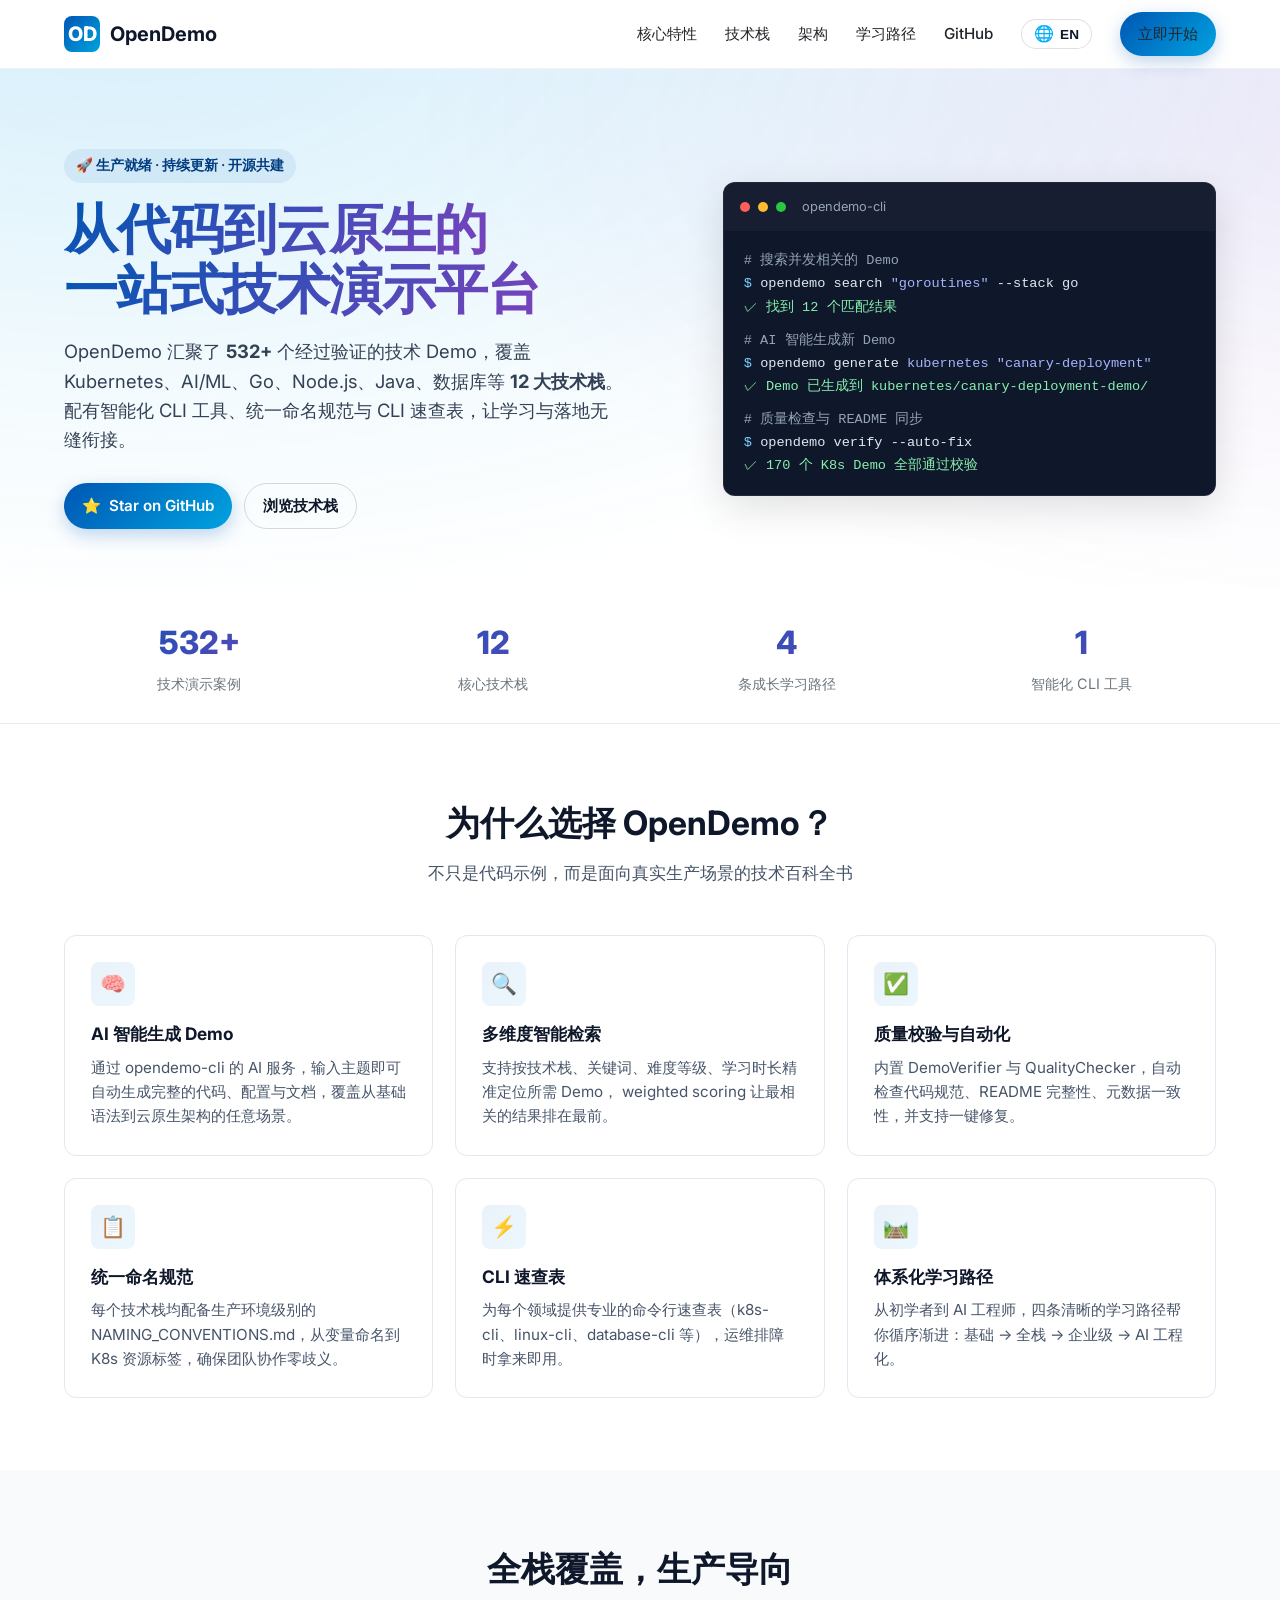
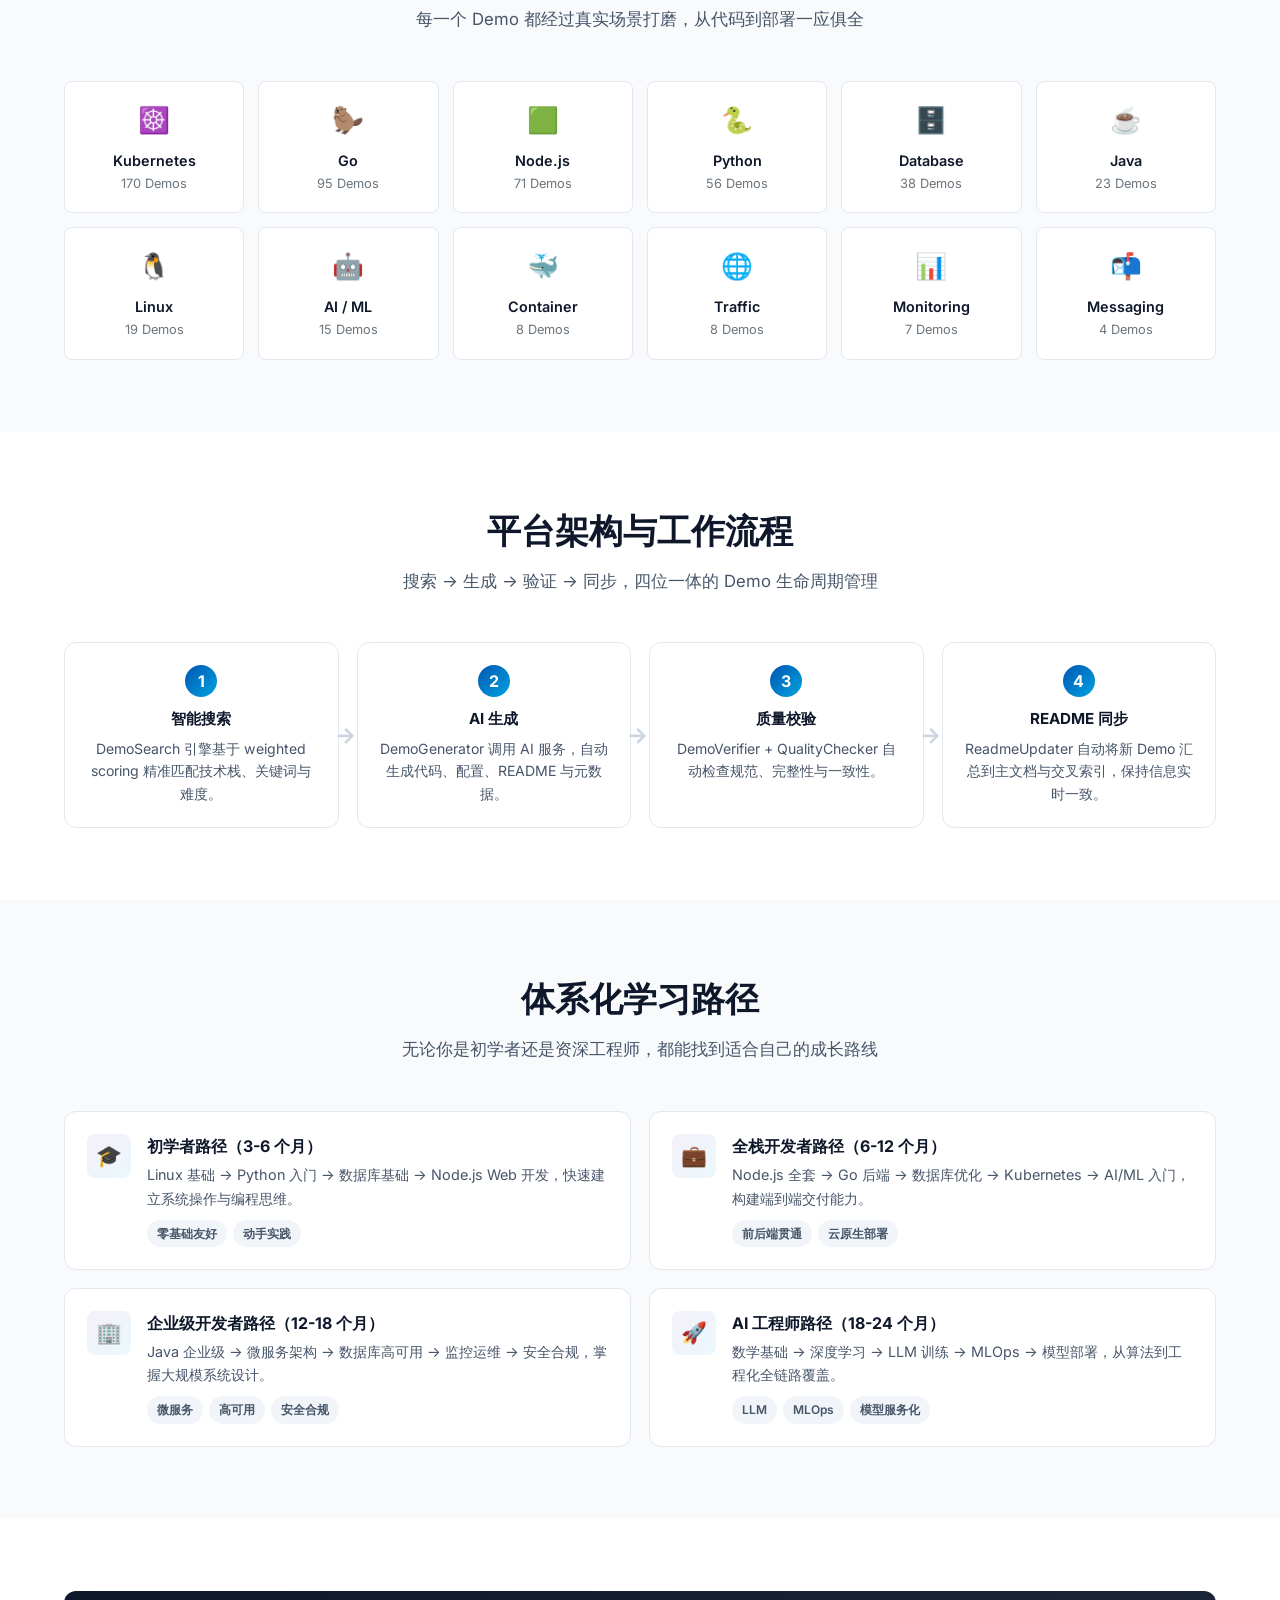
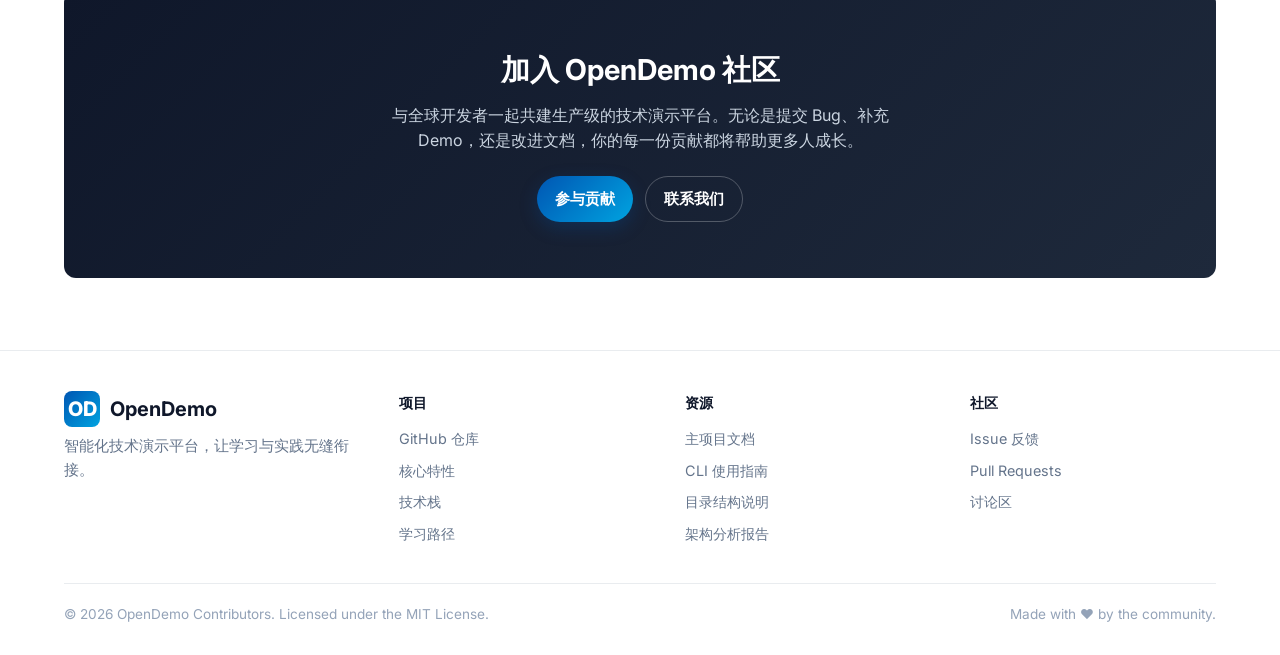
==== index.html @ 81084463 "update web page" ====
<!DOCTYPE html>
<html lang="zh-CN">
<head>
  <meta charset="UTF-8">
  <meta name="viewport" content="width=device-width, initial-scale=1.0">
  <meta name="description" content="OpenDemo - 智能化技术演示平台，覆盖 Kubernetes、AI/ML、云原生、Go、Node.js、Java、Python 等 12 大技术栈，532+ 生产级 Demo 与最佳实践。">
  <title>OpenDemo · 智能化技术演示平台</title>
  <link rel="preconnect" href="https://fonts.googleapis.com">
  <link rel="preconnect" href="https://fonts.gstatic.com" crossorigin>
  <link href="https://fonts.googleapis.com/css2?family=Inter:wght@400;500;600;700;800&display=swap" rel="stylesheet">
  <link rel="stylesheet" href="assets/style.css">
  <link rel="icon" type="image/svg+xml" href="favicon.svg">
</head>
<body>
  <!-- Navbar -->
  <nav class="navbar">
    <div class="container">
      <a class="brand" href="#">
        <div class="brand-icon">OD</div>
        <span data-i18n="brand">OpenDemo</span>
      </a>
      <ul class="nav-links">
        <li><a href="#features" data-i18n="nav_features">核心特性</a></li>
        <li><a href="#stacks" data-i18n="nav_stacks">技术栈</a></li>
        <li><a href="#architecture" data-i18n="nav_architecture">架构</a></li>
        <li><a href="#paths" data-i18n="nav_paths">学习路径</a></li>
        <li><a href="https://github.com/opendemo/opendemo" target="_blank">GitHub</a></li>
        <li>
          <button id="lang-toggle" class="lang-toggle" aria-label="Toggle language">
            <span class="lang-flag">🌐</span>
            <span class="lang-text">EN</span>
          </button>
        </li>
        <li><a class="btn btn-primary" href="https://github.com/opendemo/opendemo" target="_blank" data-i18n="nav_start">立即开始</a></li>
      </ul>
    </div>
  </nav>

  <!-- Hero -->
  <header class="hero">
    <div class="container">
      <div class="hero-grid">
        <div class="hero-content">
          <div class="hero-badge">
            <span data-i18n="hero_badge">🚀 生产就绪 · 持续更新 · 开源共建</span>
          </div>
          <h1>
            <span data-i18n="hero_title_line1">从代码到云原生的</span><br>
            <span data-i18n="hero_title_line2">一站式技术演示平台</span>
          </h1>
          <p class="lead" data-i18n="hero_lead">
            OpenDemo 汇聚了 <strong>532+</strong> 个经过验证的技术 Demo，覆盖 Kubernetes、AI/ML、Go、Node.js、Java、数据库等 <strong>12 大技术栈</strong>。
            配有智能化 CLI 工具、统一命名规范与 CLI 速查表，让学习与落地无缝衔接。
          </p>
          <div class="hero-actions">
            <a class="btn btn-primary" href="https://github.com/opendemo/opendemo" target="_blank">⭐ <span data-i18n="btn_star">Star on GitHub</span></a>
            <a class="btn btn-outline" href="#stacks" data-i18n="btn_browse">浏览技术栈</a>
          </div>
        </div>
        <div class="hero-visual">
          <div class="code-window">
            <div class="code-header">
              <span class="dot r"></span><span class="dot y"></span><span class="dot g"></span>
              <span style="margin-left:8px;color:#94a3b8;font-size:0.8rem;">opendemo-cli</span>
            </div>
            <div class="code-body">
              <div><span class="comment" data-i18n="code_comment_1"># 搜索并发相关的 Demo</span></div>
              <div><span class="cmd">$</span> opendemo search <span class="arg">"goroutines"</span> --stack go</div>
              <div class="out" data-i18n="code_out_1">✓ 找到 12 个匹配结果</div>
              <div style="margin-top:10px;"><span class="comment" data-i18n="code_comment_2"># AI 智能生成新 Demo</span></div>
              <div><span class="cmd">$</span> opendemo generate <span class="arg">kubernetes</span> <span class="arg">"canary-deployment"</span></div>
              <div class="out" data-i18n="code_out_2">✓ Demo 已生成到 kubernetes/canary-deployment-demo/</div>
              <div style="margin-top:10px;"><span class="comment" data-i18n="code_comment_3"># 质量检查与 README 同步</span></div>
              <div><span class="cmd">$</span> opendemo verify --auto-fix</div>
              <div class="out" data-i18n="code_out_3">✓ 170 个 K8s Demo 全部通过校验</div>
            </div>
          </div>
        </div>
      </div>
    </div>
  </header>

  <!-- Stats -->
  <section class="stats-bar">
    <div class="container">
      <div class="stats-grid">
        <div>
          <div class="stat-number">532+</div>
          <div class="stat-label" data-i18n="stat_demos">技术演示案例</div>
        </div>
        <div>
          <div class="stat-number">12</div>
          <div class="stat-label" data-i18n="stat_stacks">核心技术栈</div>
        </div>
        <div>
          <div class="stat-number">4</div>
          <div class="stat-label" data-i18n="stat_paths">条成长学习路径</div>
        </div>
        <div>
          <div class="stat-number">1</div>
          <div class="stat-label" data-i18n="stat_cli">智能化 CLI 工具</div>
        </div>
      </div>
    </div>
  </section>

  <!-- Features -->
  <section class="section" id="features">
    <div class="container">
      <div class="section-header">
        <h2 data-i18n="features_title">为什么选择 OpenDemo？</h2>
        <p data-i18n="features_subtitle">不只是代码示例，而是面向真实生产场景的技术百科全书</p>
      </div>
      <div class="features-grid">
        <div class="feature-card">
          <div class="feature-icon">🧠</div>
          <h3 data-i18n="feat_1_title">AI 智能生成 Demo</h3>
          <p data-i18n="feat_1_desc">通过 opendemo-cli 的 AI 服务，输入主题即可自动生成完整的代码、配置与文档，覆盖从基础语法到云原生架构的任意场景。</p>
        </div>
        <div class="feature-card">
          <div class="feature-icon">🔍</div>
          <h3 data-i18n="feat_2_title">多维度智能检索</h3>
          <p data-i18n="feat_2_desc">支持按技术栈、关键词、难度等级、学习时长精准定位所需 Demo， weighted scoring 让最相关的结果排在最前。</p>
        </div>
        <div class="feature-card">
          <div class="feature-icon">✅</div>
          <h3 data-i18n="feat_3_title">质量校验与自动化</h3>
          <p data-i18n="feat_3_desc">内置 DemoVerifier 与 QualityChecker，自动检查代码规范、README 完整性、元数据一致性，并支持一键修复。</p>
        </div>
        <div class="feature-card">
          <div class="feature-icon">📋</div>
          <h3 data-i18n="feat_4_title">统一命名规范</h3>
          <p data-i18n="feat_4_desc">每个技术栈均配备生产环境级别的 NAMING_CONVENTIONS.md，从变量命名到 K8s 资源标签，确保团队协作零歧义。</p>
        </div>
        <div class="feature-card">
          <div class="feature-icon">⚡</div>
          <h3 data-i18n="feat_5_title">CLI 速查表</h3>
          <p data-i18n="feat_5_desc">为每个领域提供专业的命令行速查表（k8s-cli、linux-cli、database-cli 等），运维排障时拿来即用。</p>
        </div>
        <div class="feature-card">
          <div class="feature-icon">🛤️</div>
          <h3 data-i18n="feat_6_title">体系化学习路径</h3>
          <p data-i18n="feat_6_desc">从初学者到 AI 工程师，四条清晰的学习路径帮你循序渐进：基础 → 全栈 → 企业级 → AI 工程化。</p>
        </div>
      </div>
    </div>
  </section>

  <!-- Tech Stacks -->
  <section class="section alt" id="stacks">
    <div class="container">
      <div class="section-header">
        <h2 data-i18n="stacks_title">全栈覆盖，生产导向</h2>
        <p data-i18n="stacks_subtitle">每一个 Demo 都经过真实场景打磨，从代码到部署一应俱全</p>
      </div>
      <div class="stack-grid">
        <div class="stack-item">
          <div class="stack-icon">☸️</div>
          <div class="stack-name" data-i18n="stack_k8s">Kubernetes</div>
          <div class="stack-count"><span>170</span> <span data-i18n="suffix_demos">Demos</span></div>
        </div>
        <div class="stack-item">
          <div class="stack-icon">🦫</div>
          <div class="stack-name">Go</div>
          <div class="stack-count"><span>95</span> <span data-i18n="suffix_demos">Demos</span></div>
        </div>
        <div class="stack-item">
          <div class="stack-icon">🟩</div>
          <div class="stack-name">Node.js</div>
          <div class="stack-count"><span>71</span> <span data-i18n="suffix_demos">Demos</span></div>
        </div>
        <div class="stack-item">
          <div class="stack-icon">🐍</div>
          <div class="stack-name">Python</div>
          <div class="stack-count"><span>56</span> <span data-i18n="suffix_demos">Demos</span></div>
        </div>
        <div class="stack-item">
          <div class="stack-icon">🗄️</div>
          <div class="stack-name" data-i18n="stack_db">Database</div>
          <div class="stack-count"><span>38</span> <span data-i18n="suffix_demos">Demos</span></div>
        </div>
        <div class="stack-item">
          <div class="stack-icon">☕</div>
          <div class="stack-name">Java</div>
          <div class="stack-count"><span>23</span> <span data-i18n="suffix_demos">Demos</span></div>
        </div>
        <div class="stack-item">
          <div class="stack-icon">🐧</div>
          <div class="stack-name">Linux</div>
          <div class="stack-count"><span>19</span> <span data-i18n="suffix_demos">Demos</span></div>
        </div>
        <div class="stack-item">
          <div class="stack-icon">🤖</div>
          <div class="stack-name" data-i18n="stack_ai">AI / ML</div>
          <div class="stack-count"><span>15</span> <span data-i18n="suffix_demos">Demos</span></div>
        </div>
        <div class="stack-item">
          <div class="stack-icon">🐳</div>
          <div class="stack-name" data-i18n="stack_container">Container</div>
          <div class="stack-count"><span>8</span> <span data-i18n="suffix_demos">Demos</span></div>
        </div>
        <div class="stack-item">
          <div class="stack-icon">🌐</div>
          <div class="stack-name" data-i18n="stack_traffic">Traffic</div>
          <div class="stack-count"><span>8</span> <span data-i18n="suffix_demos">Demos</span></div>
        </div>
        <div class="stack-item">
          <div class="stack-icon">📊</div>
          <div class="stack-name" data-i18n="stack_monitoring">Monitoring</div>
          <div class="stack-count"><span>7</span> <span data-i18n="suffix_demos">Demos</span></div>
        </div>
        <div class="stack-item">
          <div class="stack-icon">📬</div>
          <div class="stack-name" data-i18n="stack_messaging">Messaging</div>
          <div class="stack-count"><span>4</span> <span data-i18n="suffix_demos">Demos</span></div>
        </div>
      </div>
    </div>
  </section>


  <!-- Architecture -->
  <section class="section" id="architecture">
    <div class="container">
      <div class="section-header">
        <h2 data-i18n="arch_title">平台架构与工作流程</h2>
        <p data-i18n="arch_subtitle">搜索 → 生成 → 验证 → 同步，四位一体的 Demo 生命周期管理</p>
      </div>
      <div class="arch-steps">
        <div class="arch-step">
          <div class="step-num">1</div>
          <h4 data-i18n="arch_step_1_title">智能搜索</h4>
          <p data-i18n="arch_step_1_desc">DemoSearch 引擎基于 weighted scoring 精准匹配技术栈、关键词与难度。</p>
        </div>
        <div class="arch-step">
          <div class="step-num">2</div>
          <h4 data-i18n="arch_step_2_title">AI 生成</h4>
          <p data-i18n="arch_step_2_desc">DemoGenerator 调用 AI 服务，自动生成代码、配置、README 与元数据。</p>
        </div>
        <div class="arch-step">
          <div class="step-num">3</div>
          <h4 data-i18n="arch_step_3_title">质量校验</h4>
          <p data-i18n="arch_step_3_desc">DemoVerifier + QualityChecker 自动检查规范、完整性与一致性。</p>
        </div>
        <div class="arch-step">
          <div class="step-num">4</div>
          <h4 data-i18n="arch_step_4_title">README 同步</h4>
          <p data-i18n="arch_step_4_desc">ReadmeUpdater 自动将新 Demo 汇总到主文档与交叉索引，保持信息实时一致。</p>
        </div>
      </div>
    </div>
  </section>

  <!-- Learning Paths -->
  <section class="section alt" id="paths">
    <div class="container">
      <div class="section-header">
        <h2 data-i18n="paths_title">体系化学习路径</h2>
        <p data-i18n="paths_subtitle">无论你是初学者还是资深工程师，都能找到适合自己的成长路线</p>
      </div>
      <div class="paths-grid">
        <div class="path-card">
          <div class="path-badge">🎓</div>
          <div>
            <h4 data-i18n="path_1_title">初学者路径（3-6 个月）</h4>
            <p data-i18n="path_1_desc">Linux 基础 → Python 入门 → 数据库基础 → Node.js Web 开发，快速建立系统操作与编程思维。</p>
            <div class="path-tags">
              <span class="tag" data-i18n="tag_beginner">零基础友好</span>
              <span class="tag" data-i18n="tag_hands_on">动手实践</span>
            </div>
          </div>
        </div>
        <div class="path-card">
          <div class="path-badge">💼</div>
          <div>
            <h4 data-i18n="path_2_title">全栈开发者路径（6-12 个月）</h4>
            <p data-i18n="path_2_desc">Node.js 全套 → Go 后端 → 数据库优化 → Kubernetes → AI/ML 入门，构建端到端交付能力。</p>
            <div class="path-tags">
              <span class="tag" data-i18n="tag_fullstack">前后端贯通</span>
              <span class="tag" data-i18n="tag_cloudnative">云原生部署</span>
            </div>
          </div>
        </div>
        <div class="path-card">
          <div class="path-badge">🏢</div>
          <div>
            <h4 data-i18n="path_3_title">企业级开发者路径（12-18 个月）</h4>
            <p data-i18n="path_3_desc">Java 企业级 → 微服务架构 → 数据库高可用 → 监控运维 → 安全合规，掌握大规模系统设计。</p>
            <div class="path-tags">
              <span class="tag" data-i18n="tag_microservices">微服务</span>
              <span class="tag" data-i18n="tag_ha">高可用</span>
              <span class="tag" data-i18n="tag_security">安全合规</span>
            </div>
          </div>
        </div>
        <div class="path-card">
          <div class="path-badge">🚀</div>
          <div>
            <h4 data-i18n="path_4_title">AI 工程师路径（18-24 个月）</h4>
            <p data-i18n="path_4_desc">数学基础 → 深度学习 → LLM 训练 → MLOps → 模型部署，从算法到工程化全链路覆盖。</p>
            <div class="path-tags">
              <span class="tag" data-i18n="tag_llm">LLM</span>
              <span class="tag" data-i18n="tag_mlops">MLOps</span>
              <span class="tag" data-i18n="tag_serving">模型服务化</span>
            </div>
          </div>
        </div>
      </div>
    </div>
  </section>

  <!-- Community CTA -->
  <section class="section">
    <div class="container">
      <div class="cta-wrap">
        <h2 data-i18n="cta_title">加入 OpenDemo 社区</h2>
        <p data-i18n="cta_desc">与全球开发者一起共建生产级的技术演示平台。无论是提交 Bug、补充 Demo，还是改进文档，你的每一份贡献都将帮助更多人成长。</p>
        <div class="hero-actions" style="justify-content:center;">
          <a class="btn btn-primary" href="https://github.com/opendemo/opendemo" target="_blank" data-i18n="cta_btn_contribute">参与贡献</a>
          <a class="btn btn-outline" style="color:#fff;border-color:rgba(255,255,255,0.25);" href="mailto:contact@opendemo.dev" data-i18n="cta_btn_contact">联系我们</a>
        </div>
      </div>
    </div>
  </section>

  <!-- Footer -->
  <footer class="footer">
    <div class="container">
      <div class="footer-grid">
        <div class="footer-brand">
          <div class="brand" style="margin-bottom:8px;">
            <div class="brand-icon">OD</div>
            OpenDemo
          </div>
          <p data-i18n="footer_slogan">智能化技术演示平台，让学习与实践无缝衔接。</p>
        </div>
        <div>
          <h5 data-i18n="footer_col_1_title">项目</h5>
          <ul>
            <li><a href="https://github.com/opendemo/opendemo" target="_blank" data-i18n="footer_link_github">GitHub 仓库</a></li>
            <li><a href="#features" data-i18n="nav_features">核心特性</a></li>
            <li><a href="#stacks" data-i18n="nav_stacks">技术栈</a></li>
            <li><a href="#paths" data-i18n="nav_paths">学习路径</a></li>
          </ul>
        </div>
        <div>
          <h5 data-i18n="footer_col_2_title">资源</h5>
          <ul>
            <li><a href="https://github.com/opendemo/opendemo/blob/main/README.md" target="_blank" data-i18n="footer_link_docs">主项目文档</a></li>
            <li><a href="https://github.com/opendemo/opendemo/blob/main/opendemo-cli/README.md" target="_blank" data-i18n="footer_link_cli">CLI 使用指南</a></li>
            <li><a href="https://github.com/opendemo/opendemo/blob/main/DETAILED_STRUCTURE.md" target="_blank" data-i18n="footer_link_structure">目录结构说明</a></li>
            <li><a href="https://github.com/opendemo/opendemo/blob/main/PROJECT_STRUCTURE_ANALYSIS_REPORT.md" target="_blank" data-i18n="footer_link_analysis">架构分析报告</a></li>
          </ul>
        </div>
        <div>
          <h5 data-i18n="footer_col_3_title">社区</h5>
          <ul>
            <li><a href="https://github.com/opendemo/opendemo/issues" target="_blank" data-i18n="footer_link_issues">Issue 反馈</a></li>
            <li><a href="https://github.com/opendemo/opendemo/pulls" target="_blank" data-i18n="footer_link_prs">Pull Requests</a></li>
            <li><a href="https://github.com/opendemo/opendemo/discussions" target="_blank" data-i18n="footer_link_discussions">讨论区</a></li>
          </ul>
        </div>
      </div>
      <div class="footer-bottom">
        <div data-i18n="footer_copy">© 2026 OpenDemo Contributors. Licensed under the MIT License.</div>
        <div data-i18n="footer_made">Made with ❤️ by the community.</div>
      </div>
    </div>
  </footer>

  <script>
    const i18n = {
      zh: {
        brand: "OpenDemo",
        nav_features: "核心特性",
        nav_stacks: "技术栈",
        nav_architecture: "架构",
        nav_paths: "学习路径",
        nav_start: "立即开始",
        hero_badge: "🚀 生产就绪 · 持续更新 · 开源共建",
        hero_title_line1: "从代码到云原生的",
        hero_title_line2: "一站式技术演示平台",
        hero_lead: "OpenDemo 汇聚了 <strong>532+</strong> 个经过验证的技术 Demo，覆盖 Kubernetes、AI/ML、Go、Node.js、Java、数据库等 <strong>12 大技术栈</strong>。配有智能化 CLI 工具、统一命名规范与 CLI 速查表，让学习与落地无缝衔接。",
        btn_star: "Star on GitHub",
        btn_browse: "浏览技术栈",
        code_comment_1: "# 搜索并发相关的 Demo",
        code_out_1: "✓ 找到 12 个匹配结果",
        code_comment_2: "# AI 智能生成新 Demo",
        code_out_2: "✓ Demo 已生成到 kubernetes/canary-deployment-demo/",
        code_comment_3: "# 质量检查与 README 同步",
        code_out_3: "✓ 170 个 K8s Demo 全部通过校验",
        stat_demos: "技术演示案例",
        stat_stacks: "核心技术栈",
        stat_paths: "条成长学习路径",
        stat_cli: "智能化 CLI 工具",
        features_title: "为什么选择 OpenDemo？",
        features_subtitle: "不只是代码示例，而是面向真实生产场景的技术百科全书",
        feat_1_title: "AI 智能生成 Demo",
        feat_1_desc: "通过 opendemo-cli 的 AI 服务，输入主题即可自动生成完整的代码、配置与文档，覆盖从基础语法到云原生架构的任意场景。",
        feat_2_title: "多维度智能检索",
        feat_2_desc: "支持按技术栈、关键词、难度等级、学习时长精准定位所需 Demo， weighted scoring 让最相关的结果排在最前。",
        feat_3_title: "质量校验与自动化",
        feat_3_desc: "内置 DemoVerifier 与 QualityChecker，自动检查代码规范、README 完整性、元数据一致性，并支持一键修复。",
        feat_4_title: "统一命名规范",
        feat_4_desc: "每个技术栈均配备生产环境级别的 NAMING_CONVENTIONS.md，从变量命名到 K8s 资源标签，确保团队协作零歧义。",
        feat_5_title: "CLI 速查表",
        feat_5_desc: "为每个领域提供专业的命令行速查表（k8s-cli、linux-cli、database-cli 等），运维排障时拿来即用。",
        feat_6_title: "体系化学习路径",
        feat_6_desc: "从初学者到 AI 工程师，四条清晰的学习路径帮你循序渐进：基础 → 全栈 → 企业级 → AI 工程化。",
        stacks_title: "全栈覆盖，生产导向",
        stacks_subtitle: "每一个 Demo 都经过真实场景打磨，从代码到部署一应俱全",
        stack_k8s: "Kubernetes",
        stack_db: "Database",
        stack_ai: "AI / ML",
        stack_container: "Container",
        stack_traffic: "Traffic",
        stack_monitoring: "Monitoring",
        stack_messaging: "Messaging",
        suffix_demos: "Demos",
        arch_title: "平台架构与工作流程",
        arch_subtitle: "搜索 → 生成 → 验证 → 同步，四位一体的 Demo 生命周期管理",
        arch_step_1_title: "智能搜索",
        arch_step_1_desc: "DemoSearch 引擎基于 weighted scoring 精准匹配技术栈、关键词与难度。",
        arch_step_2_title: "AI 生成",
        arch_step_2_desc: "DemoGenerator 调用 AI 服务，自动生成代码、配置、README 与元数据。",
        arch_step_3_title: "质量校验",
        arch_step_3_desc: "DemoVerifier + QualityChecker 自动检查规范、完整性与一致性。",
        arch_step_4_title: "README 同步",
        arch_step_4_desc: "ReadmeUpdater 自动将新 Demo 汇总到主文档与交叉索引，保持信息实时一致。",
        paths_title: "体系化学习路径",
        paths_subtitle: "无论你是初学者还是资深工程师，都能找到适合自己的成长路线",
        path_1_title: "初学者路径（3-6 个月）",
        path_1_desc: "Linux 基础 → Python 入门 → 数据库基础 → Node.js Web 开发，快速建立系统操作与编程思维。",
        path_2_title: "全栈开发者路径（6-12 个月）",
        path_2_desc: "Node.js 全套 → Go 后端 → 数据库优化 → Kubernetes → AI/ML 入门，构建端到端交付能力。",
        path_3_title: "企业级开发者路径（12-18 个月）",
        path_3_desc: "Java 企业级 → 微服务架构 → 数据库高可用 → 监控运维 → 安全合规，掌握大规模系统设计。",
        path_4_title: "AI 工程师路径（18-24 个月）",
        path_4_desc: "数学基础 → 深度学习 → LLM 训练 → MLOps → 模型部署，从算法到工程化全链路覆盖。",
        tag_beginner: "零基础友好",
        tag_hands_on: "动手实践",
        tag_fullstack: "前后端贯通",
        tag_cloudnative: "云原生部署",
        tag_microservices: "微服务",
        tag_ha: "高可用",
        tag_security: "安全合规",
        tag_llm: "LLM",
        tag_mlops: "MLOps",
        tag_serving: "模型服务化",
        cta_title: "加入 OpenDemo 社区",
        cta_desc: "与全球开发者一起共建生产级的技术演示平台。无论是提交 Bug、补充 Demo，还是改进文档，你的每一份贡献都将帮助更多人成长。",
        cta_btn_contribute: "参与贡献",
        cta_btn_contact: "联系我们",
        footer_slogan: "智能化技术演示平台，让学习与实践无缝衔接。",
        footer_col_1_title: "项目",
        footer_link_github: "GitHub 仓库",
        footer_col_2_title: "资源",
        footer_link_docs: "主项目文档",
        footer_link_cli: "CLI 使用指南",
        footer_link_structure: "目录结构说明",
        footer_link_analysis: "架构分析报告",
        footer_col_3_title: "社区",
        footer_link_issues: "Issue 反馈",
        footer_link_prs: "Pull Requests",
        footer_link_discussions: "讨论区",
        footer_copy: "© 2026 OpenDemo Contributors. Licensed under the MIT License.",
        footer_made: "Made with ❤️ by the community."
      },
      en: {
        brand: "OpenDemo",
        nav_features: "Features",
        nav_stacks: "Stacks",
        nav_architecture: "Architecture",
        nav_paths: "Learning Paths",
        nav_start: "Get Started",
        hero_badge: "🚀 Production-Ready · Continuously Updated · Open Source",
        hero_title_line1: "A One-Stop Technology",
        hero_title_line2: "Demonstration Platform",
        hero_lead: "OpenDemo brings together <strong>532+</strong> verified hands-on demos spanning <strong>12 major technology stacks</strong> including Kubernetes, AI/ML, Go, Node.js, Java, and Databases. Equipped with an intelligent CLI, unified naming conventions, and CLI cheat sheets, it bridges learning and production seamlessly.",
        btn_star: "Star on GitHub",
        btn_browse: "Browse Stacks",
        code_comment_1: "# Search for concurrency demos",
        code_out_1: "✓ Found 12 matching results",
        code_comment_2: "# AI-powered demo generation",
        code_out_2: "✓ Demo generated at kubernetes/canary-deployment-demo/",
        code_comment_3: "# Quality check & README sync",
        code_out_3: "✓ All 170 K8s demos passed verification",
        stat_demos: "Hands-on Demos",
        stat_stacks: "Core Stacks",
        stat_paths: "Learning Paths",
        stat_cli: "Smart CLI Tool",
        features_title: "Why OpenDemo?",
        features_subtitle: "More than code snippets — a production-oriented technical encyclopedia",
        feat_1_title: "AI-Generated Demos",
        feat_1_desc: "Via the opendemo-cli AI service, simply enter a topic to auto-generate complete code, configurations, and documentation — from basic syntax to cloud-native architecture.",
        feat_2_title: "Multi-Dimensional Search",
        feat_2_desc: "Search by stack, keyword, difficulty, or estimated time. Weighted scoring ensures the most relevant demos appear first.",
        feat_3_title: "Quality Assurance & Automation",
        feat_3_desc: "Built-in DemoVerifier and QualityChecker automatically validate code standards, README completeness, and metadata consistency — with one-click fixes.",
        feat_4_title: "Unified Naming Conventions",
        feat_4_desc: "Every stack includes a production-grade NAMING_CONVENTIONS.md, covering everything from variable names to Kubernetes resource labels for zero-ambiguity teamwork.",
        feat_5_title: "CLI Cheat Sheets",
        feat_5_desc: "Professional command-line cheat sheets for every domain (k8s-cli, linux-cli, database-cli, etc.) — grab and go when troubleshooting.",
        feat_6_title: "Structured Learning Paths",
        feat_6_desc: "Four clear learning paths guide you from beginner to AI engineer: Fundamentals → Full-Stack → Enterprise → AI Engineering.",
        stacks_title: "Full-Stack Coverage, Production-First",
        stacks_subtitle: "Every demo is polished against real-world scenarios, from code to deployment",
        stack_k8s: "Kubernetes",
        stack_db: "Database",
        stack_ai: "AI / ML",
        stack_container: "Container",
        stack_traffic: "Traffic",
        stack_monitoring: "Monitoring",
        stack_messaging: "Messaging",
        suffix_demos: "Demos",
        arch_title: "Platform Architecture & Workflow",
        arch_subtitle: "Search → Generate → Verify → Sync — a unified Demo lifecycle",
        arch_step_1_title: "Smart Search",
        arch_step_1_desc: "The DemoSearch engine uses weighted scoring to precisely match stacks, keywords, and difficulty levels.",
        arch_step_2_title: "AI Generation",
        arch_step_2_desc: "DemoGenerator invokes the AI service to auto-create code, configs, READMEs, and metadata.",
        arch_step_3_title: "Quality Verification",
        arch_step_3_desc: "DemoVerifier + QualityChecker automatically inspect standards, completeness, and consistency.",
        arch_step_4_title: "README Sync",
        arch_step_4_desc: "ReadmeUpdater automatically rolls up new demos into the main docs and cross-reference indexes.",
        paths_title: "Structured Learning Paths",
        paths_subtitle: "Whether you're a beginner or a senior engineer, there's a path tailored for your growth",
        path_1_title: "Beginner Path (3-6 Months)",
        path_1_desc: "Linux Basics → Python Intro → Database Fundamentals → Node.js Web Development. Quickly build system operation and programming intuition.",
        path_2_title: "Full-Stack Developer Path (6-12 Months)",
        path_2_desc: "Full Node.js → Go Backend → Database Optimization → Kubernetes → AI/ML Intro. Build end-to-end delivery capabilities.",
        path_3_title: "Enterprise Developer Path (12-18 Months)",
        path_3_desc: "Enterprise Java → Microservices → Database High Availability → Monitoring & Ops → Security & Compliance. Master large-scale system design.",
        path_4_title: "AI Engineer Path (18-24 Months)",
        path_4_desc: "Math Fundamentals → Deep Learning → LLM Training → MLOps → Model Serving. Full pipeline from algorithms to engineering.",
        tag_beginner: "Beginner-Friendly",
        tag_hands_on: "Hands-On",
        tag_fullstack: "Full-Stack",
        tag_cloudnative: "Cloud-Native",
        tag_microservices: "Microservices",
        tag_ha: "High Availability",
        tag_security: "Security & Compliance",
        tag_llm: "LLM",
        tag_mlops: "MLOps",
        tag_serving: "Model Serving",
        cta_title: "Join the OpenDemo Community",
        cta_desc: "Collaborate with developers worldwide to build a production-grade technology demonstration platform. Whether fixing bugs, adding demos, or improving docs — every contribution helps others grow.",
        cta_btn_contribute: "Contribute",
        cta_btn_contact: "Contact Us",
        footer_slogan: "An intelligent technology demonstration platform that bridges learning and practice.",
        footer_col_1_title: "Project",
        footer_link_github: "GitHub Repository",
        footer_col_2_title: "Resources",
        footer_link_docs: "Main Documentation",
        footer_link_cli: "CLI Guide",
        footer_link_structure: "Directory Structure",
        footer_link_analysis: "Architecture Analysis",
        footer_col_3_title: "Community",
        footer_link_issues: "Issue Tracker",
        footer_link_prs: "Pull Requests",
        footer_link_discussions: "Discussions",
        footer_copy: "© 2026 OpenDemo Contributors. Licensed under the MIT License.",
        footer_made: "Made with ❤️ by the community."
      }
    };

    let currentLang = 'zh';
    const toggleBtn = document.getElementById('lang-toggle');
    const langText = toggleBtn.querySelector('.lang-text');

    function applyLang(lang) {
      currentLang = lang;
      document.documentElement.lang = lang === 'zh' ? 'zh-CN' : 'en';
      langText.textContent = lang === 'zh' ? 'EN' : '中';
      document.querySelectorAll('[data-i18n]').forEach(el => {
        const key = el.getAttribute('data-i18n');
        if (i18n[lang][key] !== undefined) {
          el.innerHTML = i18n[lang][key];
        }
      });
    }

    toggleBtn.addEventListener('click', () => {
      applyLang(currentLang === 'zh' ? 'en' : 'zh');
    });

    // Initialize
    applyLang('zh');
  </script>
</body>
</html>
---- assets/style.css ----
/* OpenDemo Homepage Styles - CNCF Graduated Project Grade */
:root {
  --primary: #0056b3;
  --primary-dark: #003d80;
  --accent: #00a3e0;
  --accent-2: #7b42bc;
  --success: #28a745;
  --warning: #ffc107;
  --danger: #dc3545;
  --dark: #0f172a;
  --dark-2: #1e293b;
  --light: #f8f9fa;
  --gray: #6c757d;
  --gray-light: #e9ecef;
  --text: #212529;
  --text-light: #f8f9fa;
  --radius: 12px;
  --radius-sm: 8px;
  --shadow: 0 4px 20px rgba(0,0,0,0.08);
  --shadow-lg: 0 12px 40px rgba(0,0,0,0.12);
  --transition: all 0.25s cubic-bezier(0.4, 0, 0.2, 1);
  --max-width: 1200px;
}

* { margin: 0; padding: 0; box-sizing: border-box; }

html { scroll-behavior: smooth; }

body {
  font-family: "Inter", -apple-system, BlinkMacSystemFont, "Segoe UI", Roboto, "Helvetica Neue", Arial, sans-serif;
  color: var(--text);
  background: #fff;
  line-height: 1.6;
  -webkit-font-smoothing: antialiased;
}

a { color: var(--primary); text-decoration: none; transition: var(--transition); }
a:hover { color: var(--accent); }

.container {
  max-width: var(--max-width);
  margin: 0 auto;
  padding: 0 24px;
}

/* Navbar */
.navbar {
  position: sticky;
  top: 0;
  z-index: 1000;
  background: rgba(255,255,255,0.92);
  backdrop-filter: saturate(180%) blur(12px);
  border-bottom: 1px solid rgba(0,0,0,0.05);
}

.navbar .container {
  display: flex;
  align-items: center;
  justify-content: space-between;
  height: 68px;
}

.brand {
  display: flex;
  align-items: center;
  gap: 10px;
  font-weight: 700;
  font-size: 1.25rem;
  color: var(--dark);
}

.brand-icon {
  width: 36px; height: 36px;
  background: linear-gradient(135deg, var(--primary), var(--accent));
  border-radius: var(--radius-sm);
  display: grid; place-items: center;
  color: #fff; font-weight: 800;
}

.nav-links {
  display: flex; gap: 28px; list-style: none; align-items: center;
}

.nav-links a {
  font-size: 0.95rem; font-weight: 500; color: var(--text);
}

.nav-links a:hover { color: var(--primary); }

.lang-toggle {
  display: inline-flex;
  align-items: center;
  gap: 6px;
  padding: 6px 12px;
  border-radius: 999px;
  border: 1px solid rgba(0,0,0,0.12);
  background: #fff;
  color: var(--dark);
  font-weight: 600;
  font-size: 0.85rem;
  cursor: pointer;
  transition: var(--transition);
}

.lang-toggle:hover {
  border-color: var(--primary);
  color: var(--primary);
  box-shadow: 0 2px 8px rgba(0,86,179,0.10);
}

.lang-flag { font-size: 1rem; line-height: 1; }
.lang-text { min-width: 18px; text-align: center; }

.btn {
  display: inline-flex; align-items: center; justify-content: center; gap: 8px;
  padding: 10px 18px; border-radius: 999px; font-weight: 600; font-size: 0.95rem;
  border: none; cursor: pointer; transition: var(--transition);
}

.btn-primary {
  background: linear-gradient(135deg, var(--primary), var(--accent));
  color: #fff; box-shadow: 0 6px 18px rgba(0,86,179,0.25);
}
.btn-primary:hover { transform: translateY(-1px); box-shadow: 0 10px 26px rgba(0,86,179,0.32); color: #fff; }

.btn-outline {
  background: transparent; color: var(--dark); border: 1px solid rgba(0,0,0,0.15);
}
.btn-outline:hover { border-color: var(--primary); color: var(--primary); background: rgba(0,86,179,0.04); }

/* Hero */
.hero {
  position: relative;
  overflow: hidden;
  background:
    radial-gradient(1200px 600px at 10% -10%, rgba(0,163,224,0.12), transparent),
    radial-gradient(1000px 500px at 110% 10%, rgba(123,66,188,0.10), transparent),
    linear-gradient(180deg, #f6fbff 0%, #ffffff 60%);
  padding: 80px 0 60px;
}

.hero-grid {
  display: grid; grid-template-columns: 1.1fr 0.9fr; gap: 56px; align-items: center;
}

.hero-badge {
  display: inline-flex; align-items: center; gap: 8px;
  background: rgba(0,86,179,0.08); color: var(--primary-dark);
  padding: 6px 12px; border-radius: 999px; font-size: 0.85rem; font-weight: 600; margin-bottom: 16px;
}

.hero h1 {
  font-size: clamp(2.2rem, 4.2vw, 3.4rem);
  line-height: 1.12;
  letter-spacing: -0.02em;
  color: var(--dark);
}

.hero h1 span {
  background: linear-gradient(135deg, var(--primary), var(--accent-2));
  -webkit-background-clip: text; -webkit-text-fill-color: transparent;
}

.hero p.lead {
  font-size: 1.15rem; color: #334155; margin: 18px 0 28px; max-width: 560px;
}

.hero-actions { display: flex; gap: 12px; flex-wrap: wrap; }

.hero-visual {
  position: relative;
}

.code-window {
  background: var(--dark);
  border-radius: var(--radius);
  box-shadow: var(--shadow-lg);
  overflow: hidden;
  border: 1px solid rgba(255,255,255,0.08);
}

.code-header {
  display: flex; align-items: center; gap: 8px; padding: 14px 16px; background: rgba(255,255,255,0.03);
}

.dot { width: 10px; height: 10px; border-radius: 50%; }
.dot.r { background: #ff5f57; }
.dot.y { background: #febc2e; }
.dot.g { background: #28c840; }

.code-body {
  padding: 18px 20px; font-family: "SF Mono", Monaco, Inconsolata, "Fira Code", monospace; font-size: 0.85rem; color: #e2e8f0; line-height: 1.7;
}

.code-body .comment { color: #94a3b8; }
.code-body .cmd { color: #7dd3fc; }
.code-body .arg { color: #a5b4fc; }
.code-body .out { color: #86efac; }

/* Stats bar */
.stats-bar {
  background: #fff;
  border-bottom: 1px solid var(--gray-light);
  padding: 28px 0;
}

.stats-grid {
  display: grid; grid-template-columns: repeat(4, 1fr); gap: 24px; text-align: center;
}

.stat-number {
  font-size: 2rem; font-weight: 800; color: var(--dark);
  background: linear-gradient(135deg, var(--primary), var(--accent-2));
  -webkit-background-clip: text; -webkit-text-fill-color: transparent;
}

.stat-label { font-size: 0.9rem; color: var(--gray); margin-top: 4px; }

/* Sections */
.section { padding: 72px 0; }
.section.alt { background: #f8fafc; }

.section-header {
  text-align: center; max-width: 720px; margin: 0 auto 48px;
}

.section-header h2 {
  font-size: clamp(1.6rem, 3vw, 2.1rem); color: var(--dark); margin-bottom: 10px;
}

.section-header p {
  color: #475569; font-size: 1.05rem;
}

/* Features */
.features-grid {
  display: grid; grid-template-columns: repeat(3, 1fr); gap: 22px;
}

.feature-card {
  background: #fff; border: 1px solid #e2e8f0; border-radius: var(--radius);
  padding: 26px; transition: var(--transition);
}

.feature-card:hover {
  transform: translateY(-4px); box-shadow: var(--shadow-lg); border-color: rgba(0,86,179,0.15);
}

.feature-icon {
  width: 44px; height: 44px; border-radius: var(--radius-sm);
  display: grid; place-items: center; font-size: 1.3rem; margin-bottom: 14px;
  background: linear-gradient(135deg, rgba(0,86,179,0.08), rgba(0,163,224,0.08));
}

.feature-card h3 { font-size: 1.08rem; margin-bottom: 8px; color: var(--dark); }
.feature-card p { font-size: 0.95rem; color: #475569; }

/* Tech stacks */
.stack-grid {
  display: grid; grid-template-columns: repeat(6, 1fr); gap: 14px;
}

.stack-item {
  background: #fff; border: 1px solid #e2e8f0; border-radius: var(--radius-sm);
  padding: 18px 10px; text-align: center; transition: var(--transition);
}

.stack-item:hover { border-color: var(--primary); transform: translateY(-2px); }

.stack-icon { font-size: 1.6rem; margin-bottom: 8px; }
.stack-name { font-weight: 600; font-size: 0.9rem; color: var(--dark); }
.stack-count { font-size: 0.8rem; color: var(--gray); margin-top: 2px; }

/* Architecture */
.arch-steps {
  display: grid; grid-template-columns: repeat(4, 1fr); gap: 18px;
}

.arch-step {
  background: #fff; border: 1px solid #e2e8f0; border-radius: var(--radius);
  padding: 22px; text-align: center; position: relative;
}

.arch-step::after {
  content: "→"; position: absolute; right: -18px; top: 50%; transform: translateY(-50%);
  color: #cbd5e1; font-size: 1.4rem; font-weight: 700;
}

.arch-step:last-child::after { display: none; }

.step-num {
  width: 32px; height: 32px; border-radius: 50%;
  background: linear-gradient(135deg, var(--primary), var(--accent));
  color: #fff; font-weight: 700; display: inline-grid; place-items: center; margin-bottom: 10px;
}

.arch-step h4 { font-size: 0.95rem; color: var(--dark); margin-bottom: 6px; }
.arch-step p { font-size: 0.88rem; color: #475569; }

/* Learning paths */
.paths-grid {
  display: grid; grid-template-columns: repeat(2, 1fr); gap: 18px;
}

.path-card {
  background: #fff; border: 1px solid #e2e8f0; border-radius: var(--radius);
  padding: 22px; display: flex; gap: 16px; align-items: flex-start; transition: var(--transition);
}

.path-card:hover { box-shadow: var(--shadow); border-color: rgba(0,86,179,0.15); }

.path-badge {
  min-width: 44px; height: 44px; border-radius: var(--radius-sm);
  display: grid; place-items: center; font-size: 1.3rem;
  background: linear-gradient(135deg, rgba(123,66,188,0.08), rgba(0,163,224,0.08));
}

.path-card h4 { font-size: 1rem; color: var(--dark); margin-bottom: 4px; }
.path-card p { font-size: 0.9rem; color: #475569; }
.path-tags { display: flex; gap: 6px; flex-wrap: wrap; margin-top: 10px; }
.tag {
  font-size: 0.75rem; font-weight: 600; padding: 4px 10px; border-radius: 999px;
  background: #f1f5f9; color: #475569;
}

/* CTA */
.cta-wrap {
  background: linear-gradient(135deg, var(--dark), var(--dark-2));
  border-radius: var(--radius); padding: 56px 40px; text-align: center; color: #fff;
}

.cta-wrap h2 { font-size: 1.8rem; margin-bottom: 10px; }
.cta-wrap p { color: #cbd5e1; max-width: 560px; margin: 0 auto 22px; }

/* Footer */
.footer {
  border-top: 1px solid var(--gray-light); padding: 40px 0 30px; background: #fff;
}

.footer-grid {
  display: grid; grid-template-columns: 1.2fr repeat(3, 1fr); gap: 40px;
}

.footer-brand p { color: #64748b; font-size: 0.92rem; margin-top: 8px; }

.footer h5 { font-size: 0.9rem; color: var(--dark); margin-bottom: 12px; }

.footer ul { list-style: none; }

.footer li { margin: 6px 0; }

.footer a { color: #64748b; font-size: 0.9rem; }

.footer a:hover { color: var(--primary); }

.footer-bottom {
  display: flex; justify-content: space-between; align-items: center;
  margin-top: 30px; padding-top: 20px; border-top: 1px solid var(--gray-light);
  font-size: 0.85rem; color: #94a3b8;
}

/* Responsive */
@media (max-width: 980px) {
  .hero-grid { grid-template-columns: 1fr; }
  .features-grid { grid-template-columns: repeat(2, 1fr); }
  .stack-grid { grid-template-columns: repeat(4, 1fr); }
  .arch-steps { grid-template-columns: repeat(2, 1fr); }
  .arch-step::after { display: none; }
  .footer-grid { grid-template-columns: repeat(2, 1fr); }
}

@media (max-width: 640px) {
  .nav-links { display: none; }
  .stats-grid { grid-template-columns: repeat(2, 1fr); }
  .features-grid { grid-template-columns: 1fr; }
  .stack-grid { grid-template-columns: repeat(2, 1fr); }
  .arch-steps { grid-template-columns: 1fr; }
  .paths-grid { grid-template-columns: 1fr; }
  .footer-grid { grid-template-columns: 1fr; }
  .footer-bottom { flex-direction: column; gap: 8px; text-align: center; }
}
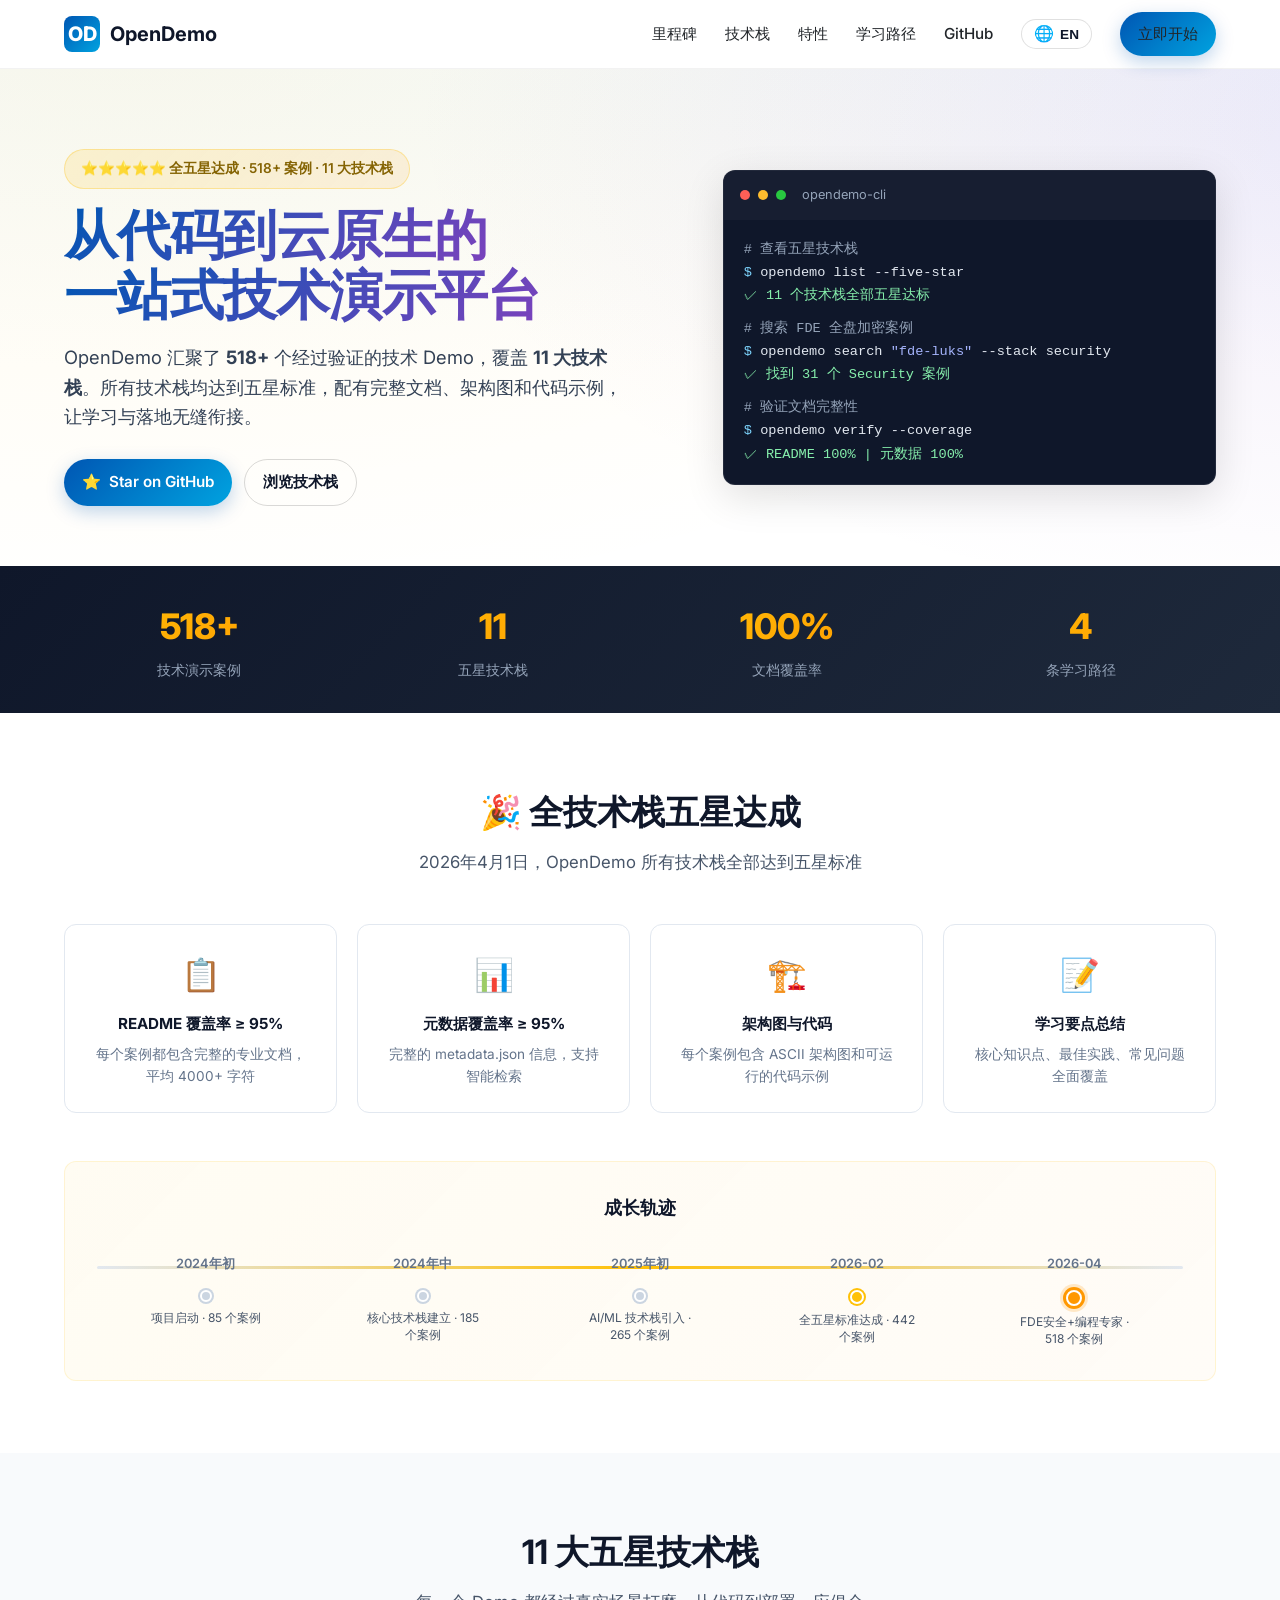
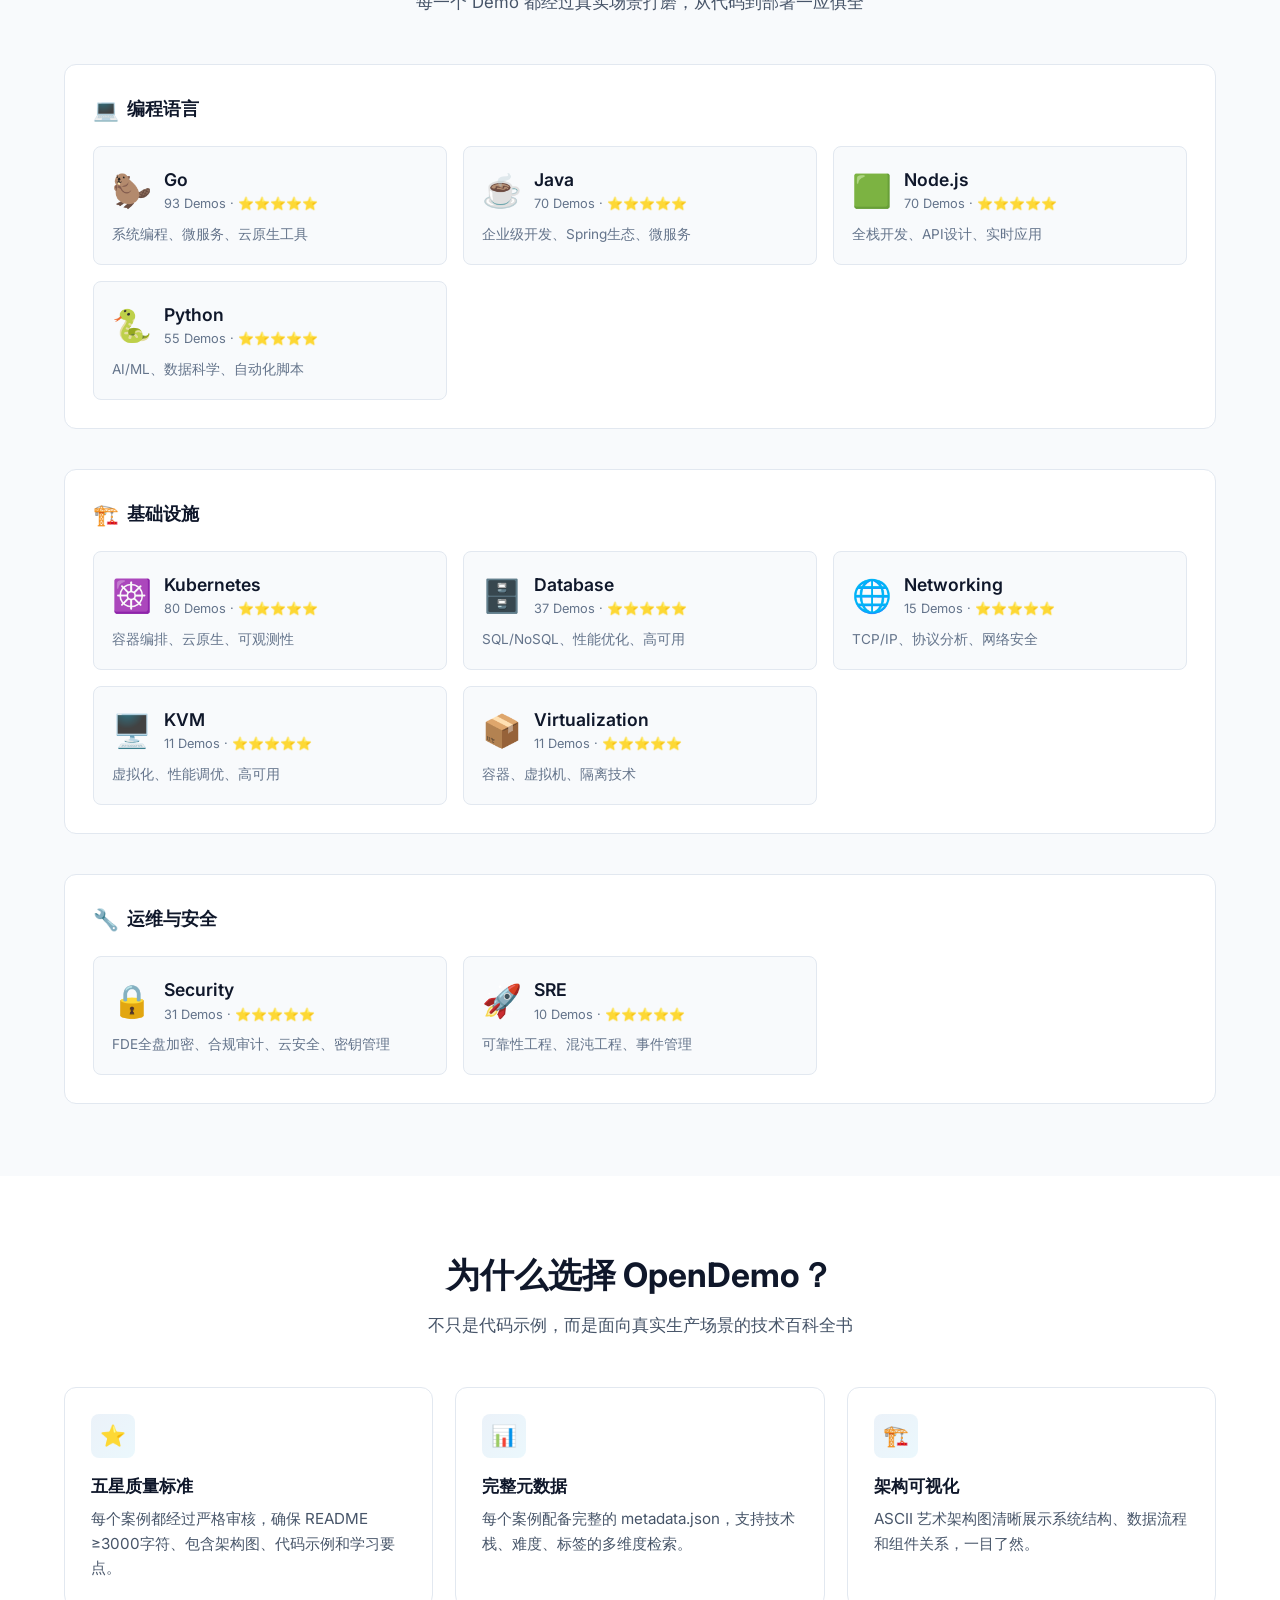
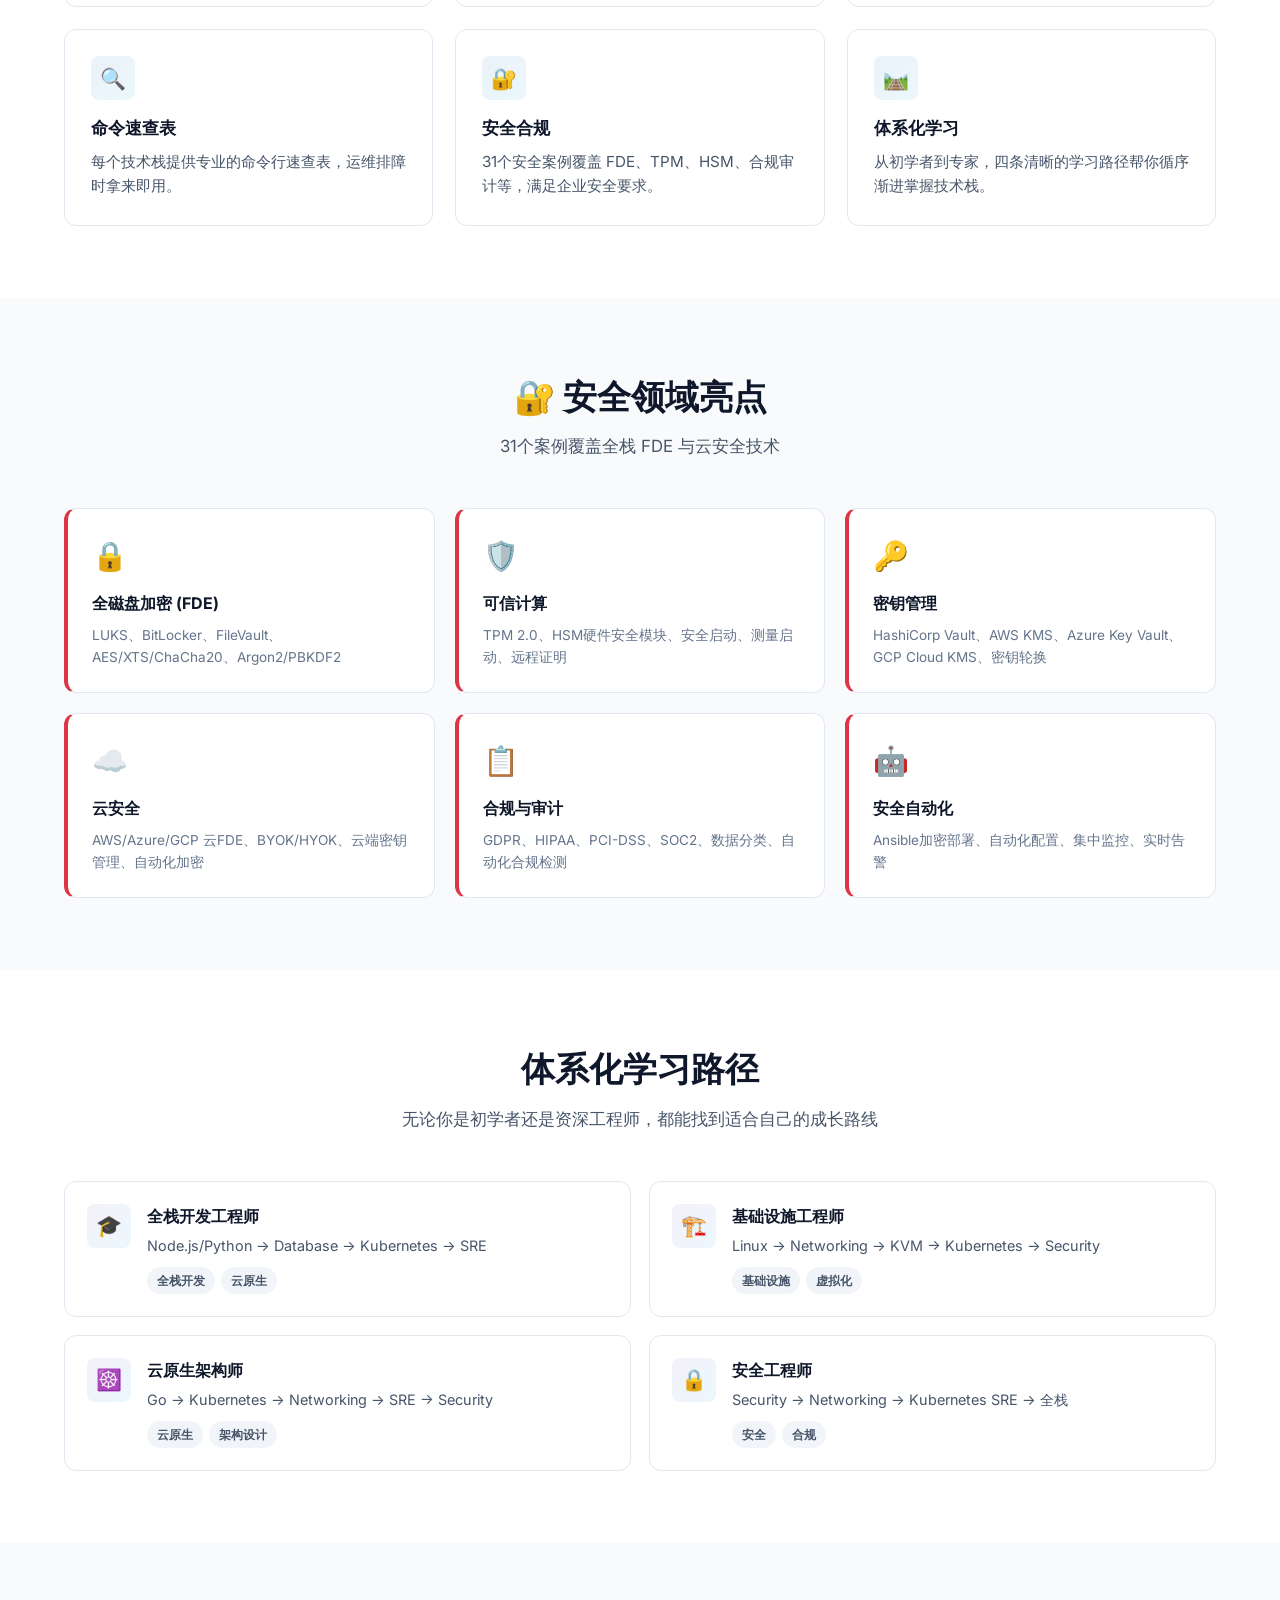
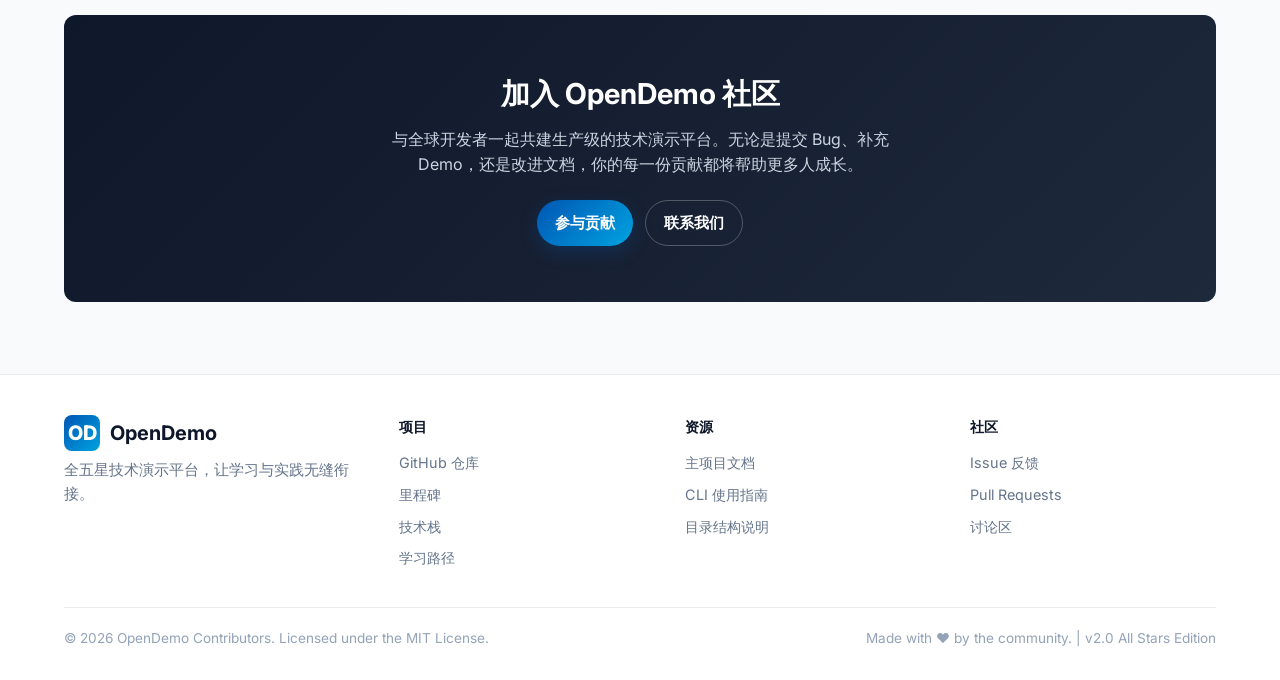
==== commit 451a5e50: "update web" ====
--- a/index.html
+++ b/index.html
@@ -3,8 +3,8 @@
 <head>
   <meta charset="UTF-8">
   <meta name="viewport" content="width=device-width, initial-scale=1.0">
-  <meta name="description" content="OpenDemo - 智能化技术演示平台，覆盖 Kubernetes、AI/ML、云原生、Go、Node.js、Java、Python 等 12 大技术栈，532+ 生产级 Demo 与最佳实践。">
-  <title>OpenDemo · 智能化技术演示平台</title>
+  <meta name="description" content="OpenDemo - 全五星技术演示平台，覆盖 Go、Java、Node.js、Python、Kubernetes、Database、Security、SRE 等 11 大技术栈，518+ 生产级 Demo 与最佳实践。全部达成五星标准 ⭐⭐⭐⭐⭐">
+  <title>OpenDemo · 全五星技术演示平台</title>
   <link rel="preconnect" href="https://fonts.googleapis.com">
   <link rel="preconnect" href="https://fonts.gstatic.com" crossorigin>
   <link href="https://fonts.googleapis.com/css2?family=Inter:wght@400;500;600;700;800&display=swap" rel="stylesheet">
@@ -20,9 +20,9 @@
         <span data-i18n="brand">OpenDemo</span>
       </a>
       <ul class="nav-links">
-        <li><a href="#features" data-i18n="nav_features">核心特性</a></li>
+        <li><a href="#milestones" data-i18n="nav_milestones">里程碑</a></li>
         <li><a href="#stacks" data-i18n="nav_stacks">技术栈</a></li>
-        <li><a href="#architecture" data-i18n="nav_architecture">架构</a></li>
+        <li><a href="#features" data-i18n="nav_features">特性</a></li>
         <li><a href="#paths" data-i18n="nav_paths">学习路径</a></li>
         <li><a href="https://github.com/opendemo/opendemo" target="_blank">GitHub</a></li>
         <li>
@@ -42,15 +42,15 @@
       <div class="hero-grid">
         <div class="hero-content">
           <div class="hero-badge">
-            <span data-i18n="hero_badge">🚀 生产就绪 · 持续更新 · 开源共建</span>
+            <span data-i18n="hero_badge">⭐⭐⭐⭐⭐ 全五星达成 · 518+ 案例 · 11 大技术栈</span>
           </div>
           <h1>
             <span data-i18n="hero_title_line1">从代码到云原生的</span><br>
             <span data-i18n="hero_title_line2">一站式技术演示平台</span>
           </h1>
           <p class="lead" data-i18n="hero_lead">
-            OpenDemo 汇聚了 <strong>532+</strong> 个经过验证的技术 Demo，覆盖 Kubernetes、AI/ML、Go、Node.js、Java、数据库等 <strong>12 大技术栈</strong>。
-            配有智能化 CLI 工具、统一命名规范与 CLI 速查表，让学习与落地无缝衔接。
+            OpenDemo 汇聚了 <strong>518+</strong> 个经过验证的技术 Demo，覆盖 <strong>11 大技术栈</strong>。
+            所有技术栈均达到五星标准，配有完整文档、架构图和代码示例，让学习与落地无缝衔接。
           </p>
           <div class="hero-actions">
             <a class="btn btn-primary" href="https://github.com/opendemo/opendemo" target="_blank">⭐ <span data-i18n="btn_star">Star on GitHub</span></a>
@@ -64,15 +64,15 @@
               <span style="margin-left:8px;color:#94a3b8;font-size:0.8rem;">opendemo-cli</span>
             </div>
             <div class="code-body">
-              <div><span class="comment" data-i18n="code_comment_1"># 搜索并发相关的 Demo</span></div>
-              <div><span class="cmd">$</span> opendemo search <span class="arg">"goroutines"</span> --stack go</div>
-              <div class="out" data-i18n="code_out_1">✓ 找到 12 个匹配结果</div>
-              <div style="margin-top:10px;"><span class="comment" data-i18n="code_comment_2"># AI 智能生成新 Demo</span></div>
-              <div><span class="cmd">$</span> opendemo generate <span class="arg">kubernetes</span> <span class="arg">"canary-deployment"</span></div>
-              <div class="out" data-i18n="code_out_2">✓ Demo 已生成到 kubernetes/canary-deployment-demo/</div>
-              <div style="margin-top:10px;"><span class="comment" data-i18n="code_comment_3"># 质量检查与 README 同步</span></div>
-              <div><span class="cmd">$</span> opendemo verify --auto-fix</div>
-              <div class="out" data-i18n="code_out_3">✓ 170 个 K8s Demo 全部通过校验</div>
+              <div><span class="comment" data-i18n="code_comment_1"># 查看五星技术栈</span></div>
+              <div><span class="cmd">$</span> opendemo list --five-star</div>
+              <div class="out" data-i18n="code_out_1">✓ 11 个技术栈全部五星达标</div>
+              <div style="margin-top:10px;"><span class="comment" data-i18n="code_comment_2"># 搜索 FDE 全盘加密案例</span></div>
+              <div><span class="cmd">$</span> opendemo search <span class="arg">"fde-luks"</span> --stack security</div>
+              <div class="out" data-i18n="code_out_2">✓ 找到 31 个 Security 案例</div>
+              <div style="margin-top:10px;"><span class="comment" data-i18n="code_comment_3"># 验证文档完整性</span></div>
+              <div><span class="cmd">$</span> opendemo verify --coverage</div>
+              <div class="out" data-i18n="code_out_3">✓ README 100% | 元数据 100%</div>
             </div>
           </div>
         </div>
@@ -85,20 +85,235 @@
     <div class="container">
       <div class="stats-grid">
         <div>
-          <div class="stat-number">532+</div>
+          <div class="stat-number">518+</div>
           <div class="stat-label" data-i18n="stat_demos">技术演示案例</div>
         </div>
         <div>
-          <div class="stat-number">12</div>
-          <div class="stat-label" data-i18n="stat_stacks">核心技术栈</div>
+          <div class="stat-number">11</div>
+          <div class="stat-label" data-i18n="stat_stacks">五星技术栈</div>
+        </div>
+        <div>
+          <div class="stat-number">100%</div>
+          <div class="stat-label" data-i18n="stat_coverage">文档覆盖率</div>
         </div>
         <div>
           <div class="stat-number">4</div>
-          <div class="stat-label" data-i18n="stat_paths">条成长学习路径</div>
-        </div>
-        <div>
-          <div class="stat-number">1</div>
-          <div class="stat-label" data-i18n="stat_cli">智能化 CLI 工具</div>
+          <div class="stat-label" data-i18n="stat_paths">条学习路径</div>
+        </div>
+      </div>
+    </div>
+  </section>
+
+  <!-- Milestones -->
+  <section class="section" id="milestones">
+    <div class="container">
+      <div class="section-header">
+        <h2 data-i18n="milestones_title">🎉 全技术栈五星达成</h2>
+        <p data-i18n="milestones_subtitle">2026年4月1日，OpenDemo 所有技术栈全部达到五星标准</p>
+      </div>
+      <div class="milestone-grid">
+        <div class="milestone-card">
+          <div class="milestone-icon">📋</div>
+          <h4 data-i18n="milestone_1_title">README 覆盖率 ≥ 95%</h4>
+          <p data-i18n="milestone_1_desc">每个案例都包含完整的专业文档，平均 4000+ 字符</p>
+        </div>
+        <div class="milestone-card">
+          <div class="milestone-icon">📊</div>
+          <h4 data-i18n="milestone_2_title">元数据覆盖率 ≥ 95%</h4>
+          <p data-i18n="milestone_2_desc">完整的 metadata.json 信息，支持智能检索</p>
+        </div>
+        <div class="milestone-card">
+          <div class="milestone-icon">🏗️</div>
+          <h4 data-i18n="milestone_3_title">架构图与代码</h4>
+          <p data-i18n="milestone_3_desc">每个案例包含 ASCII 架构图和可运行的代码示例</p>
+        </div>
+        <div class="milestone-card">
+          <div class="milestone-icon">📝</div>
+          <h4 data-i18n="milestone_4_title">学习要点总结</h4>
+          <p data-i18n="milestone_4_desc">核心知识点、最佳实践、常见问题全面覆盖</p>
+        </div>
+      </div>
+      
+      <!-- Growth Timeline -->
+      <div class="timeline-section">
+        <h3 data-i18n="timeline_title">成长轨迹</h3>
+        <div class="timeline">
+          <div class="timeline-item">
+            <div class="timeline-date">2024年初</div>
+            <div class="timeline-content">
+              <span class="timeline-dot"></span>
+              <span data-i18n="timeline_1">项目启动 · 85 个案例</span>
+            </div>
+          </div>
+          <div class="timeline-item">
+            <div class="timeline-date">2024年中</div>
+            <div class="timeline-content">
+              <span class="timeline-dot"></span>
+              <span data-i18n="timeline_2">核心技术栈建立 · 185 个案例</span>
+            </div>
+          </div>
+          <div class="timeline-item">
+            <div class="timeline-date">2025年初</div>
+            <div class="timeline-content">
+              <span class="timeline-dot"></span>
+              <span data-i18n="timeline_3">AI/ML 技术栈引入 · 265 个案例</span>
+            </div>
+          </div>
+          <div class="timeline-item">
+            <div class="timeline-date">2026-02</div>
+            <div class="timeline-content">
+              <span class="timeline-dot highlight"></span>
+              <span data-i18n="timeline_4">全五星标准达成 · 442 个案例</span>
+            </div>
+          </div>
+          <div class="timeline-item">
+            <div class="timeline-date">2026-04</div>
+            <div class="timeline-content">
+              <span class="timeline-dot current"></span>
+              <span data-i18n="timeline_5">FDE安全+编程专家 · 518 个案例</span>
+            </div>
+          </div>
+        </div>
+      </div>
+    </div>
+  </section>
+
+  <!-- Tech Stacks -->
+  <section class="section alt" id="stacks">
+    <div class="container">
+      <div class="section-header">
+        <h2 data-i18n="stacks_title">11 大五星技术栈</h2>
+        <p data-i18n="stacks_subtitle">每一个 Demo 都经过真实场景打磨，从代码到部署一应俱全</p>
+      </div>
+      
+      <!-- Stack Categories -->
+      <div class="stack-categories">
+        <div class="stack-category">
+          <h3 class="category-title"><span class="category-icon">💻</span> <span data-i18n="cat_programming">编程语言</span></h3>
+          <div class="stack-list">
+            <div class="stack-item large">
+              <div class="stack-header">
+                <div class="stack-icon-large">🦫</div>
+                <div class="stack-info">
+                  <div class="stack-name-large">Go</div>
+                  <div class="stack-meta">93 <span data-i18n="demos">Demos</span> · ⭐⭐⭐⭐⭐</div>
+                </div>
+              </div>
+              <p class="stack-desc" data-i18n="go_desc">系统编程、微服务、云原生工具</p>
+            </div>
+            <div class="stack-item large">
+              <div class="stack-header">
+                <div class="stack-icon-large">☕</div>
+                <div class="stack-info">
+                  <div class="stack-name-large">Java</div>
+                  <div class="stack-meta">70 <span data-i18n="demos">Demos</span> · ⭐⭐⭐⭐⭐</div>
+                </div>
+              </div>
+              <p class="stack-desc" data-i18n="java_desc">企业级开发、Spring生态、微服务</p>
+            </div>
+            <div class="stack-item large">
+              <div class="stack-header">
+                <div class="stack-icon-large">🟩</div>
+                <div class="stack-info">
+                  <div class="stack-name-large">Node.js</div>
+                  <div class="stack-meta">70 <span data-i18n="demos">Demos</span> · ⭐⭐⭐⭐⭐</div>
+                </div>
+              </div>
+              <p class="stack-desc" data-i18n="nodejs_desc">全栈开发、API设计、实时应用</p>
+            </div>
+            <div class="stack-item large">
+              <div class="stack-header">
+                <div class="stack-icon-large">🐍</div>
+                <div class="stack-info">
+                  <div class="stack-name-large">Python</div>
+                  <div class="stack-meta">55 <span data-i18n="demos">Demos</span> · ⭐⭐⭐⭐⭐</div>
+                </div>
+              </div>
+              <p class="stack-desc" data-i18n="python_desc">AI/ML、数据科学、自动化脚本</p>
+            </div>
+          </div>
+        </div>
+        
+        <div class="stack-category">
+          <h3 class="category-title"><span class="category-icon">🏗️</span> <span data-i18n="cat_infrastructure">基础设施</span></h3>
+          <div class="stack-list">
+            <div class="stack-item large">
+              <div class="stack-header">
+                <div class="stack-icon-large">☸️</div>
+                <div class="stack-info">
+                  <div class="stack-name-large" data-i18n="stack_k8s">Kubernetes</div>
+                  <div class="stack-meta">80 <span data-i18n="demos">Demos</span> · ⭐⭐⭐⭐⭐</div>
+                </div>
+              </div>
+              <p class="stack-desc" data-i18n="k8s_desc">容器编排、云原生、可观测性</p>
+            </div>
+            <div class="stack-item large">
+              <div class="stack-header">
+                <div class="stack-icon-large">🗄️</div>
+                <div class="stack-info">
+                  <div class="stack-name-large" data-i18n="stack_db">Database</div>
+                  <div class="stack-meta">37 <span data-i18n="demos">Demos</span> · ⭐⭐⭐⭐⭐</div>
+                </div>
+              </div>
+              <p class="stack-desc" data-i18n="db_desc">SQL/NoSQL、性能优化、高可用</p>
+            </div>
+            <div class="stack-item large">
+              <div class="stack-header">
+                <div class="stack-icon-large">🌐</div>
+                <div class="stack-info">
+                  <div class="stack-name-large" data-i18n="stack_networking">Networking</div>
+                  <div class="stack-meta">15 <span data-i18n="demos">Demos</span> · ⭐⭐⭐⭐⭐</div>
+                </div>
+              </div>
+              <p class="stack-desc" data-i18n="networking_desc">TCP/IP、协议分析、网络安全</p>
+            </div>
+            <div class="stack-item large">
+              <div class="stack-header">
+                <div class="stack-icon-large">🖥️</div>
+                <div class="stack-info">
+                  <div class="stack-name-large" data-i18n="stack_kvm">KVM</div>
+                  <div class="stack-meta">11 <span data-i18n="demos">Demos</span> · ⭐⭐⭐⭐⭐</div>
+                </div>
+              </div>
+              <p class="stack-desc" data-i18n="kvm_desc">虚拟化、性能调优、高可用</p>
+            </div>
+            <div class="stack-item large">
+              <div class="stack-header">
+                <div class="stack-icon-large">📦</div>
+                <div class="stack-info">
+                  <div class="stack-name-large" data-i18n="stack_virtualization">Virtualization</div>
+                  <div class="stack-meta">11 <span data-i18n="demos">Demos</span> · ⭐⭐⭐⭐⭐</div>
+                </div>
+              </div>
+              <p class="stack-desc" data-i18n="virtualization_desc">容器、虚拟机、隔离技术</p>
+            </div>
+          </div>
+        </div>
+        
+        <div class="stack-category">
+          <h3 class="category-title"><span class="category-icon">🔧</span> <span data-i18n="cat_devops">运维与安全</span></h3>
+          <div class="stack-list">
+            <div class="stack-item large">
+              <div class="stack-header">
+                <div class="stack-icon-large">🔒</div>
+                <div class="stack-info">
+                  <div class="stack-name-large" data-i18n="stack_security">Security</div>
+                  <div class="stack-meta">31 <span data-i18n="demos">Demos</span> · ⭐⭐⭐⭐⭐</div>
+                </div>
+              </div>
+              <p class="stack-desc" data-i18n="security_desc">FDE全盘加密、合规审计、云安全、密钥管理</p>
+            </div>
+            <div class="stack-item large">
+              <div class="stack-header">
+                <div class="stack-icon-large">🚀</div>
+                <div class="stack-info">
+                  <div class="stack-name-large">SRE</div>
+                  <div class="stack-meta">10 <span data-i18n="demos">Demos</span> · ⭐⭐⭐⭐⭐</div>
+                </div>
+              </div>
+              <p class="stack-desc" data-i18n="sre_desc">可靠性工程、混沌工程、事件管理</p>
+            </div>
+          </div>
         </div>
       </div>
     </div>
@@ -113,146 +328,83 @@
       </div>
       <div class="features-grid">
         <div class="feature-card">
-          <div class="feature-icon">🧠</div>
-          <h3 data-i18n="feat_1_title">AI 智能生成 Demo</h3>
-          <p data-i18n="feat_1_desc">通过 opendemo-cli 的 AI 服务，输入主题即可自动生成完整的代码、配置与文档，覆盖从基础语法到云原生架构的任意场景。</p>
+          <div class="feature-icon">⭐</div>
+          <h3 data-i18n="feat_1_title">五星质量标准</h3>
+          <p data-i18n="feat_1_desc">每个案例都经过严格审核，确保 README ≥3000字符、包含架构图、代码示例和学习要点。</p>
+        </div>
+        <div class="feature-card">
+          <div class="feature-icon">📊</div>
+          <h3 data-i18n="feat_2_title">完整元数据</h3>
+          <p data-i18n="feat_2_desc">每个案例配备完整的 metadata.json，支持技术栈、难度、标签的多维度检索。</p>
+        </div>
+        <div class="feature-card">
+          <div class="feature-icon">🏗️</div>
+          <h3 data-i18n="feat_3_title">架构可视化</h3>
+          <p data-i18n="feat_3_desc">ASCII 艺术架构图清晰展示系统结构、数据流程和组件关系，一目了然。</p>
         </div>
         <div class="feature-card">
           <div class="feature-icon">🔍</div>
-          <h3 data-i18n="feat_2_title">多维度智能检索</h3>
-          <p data-i18n="feat_2_desc">支持按技术栈、关键词、难度等级、学习时长精准定位所需 Demo， weighted scoring 让最相关的结果排在最前。</p>
+          <h3 data-i18n="feat_4_title">命令速查表</h3>
+          <p data-i18n="feat_4_desc">每个技术栈提供专业的命令行速查表，运维排障时拿来即用。</p>
         </div>
         <div class="feature-card">
-          <div class="feature-icon">✅</div>
-          <h3 data-i18n="feat_3_title">质量校验与自动化</h3>
-          <p data-i18n="feat_3_desc">内置 DemoVerifier 与 QualityChecker，自动检查代码规范、README 完整性、元数据一致性，并支持一键修复。</p>
-        </div>
-        <div class="feature-card">
-          <div class="feature-icon">📋</div>
-          <h3 data-i18n="feat_4_title">统一命名规范</h3>
-          <p data-i18n="feat_4_desc">每个技术栈均配备生产环境级别的 NAMING_CONVENTIONS.md，从变量命名到 K8s 资源标签，确保团队协作零歧义。</p>
-        </div>
-        <div class="feature-card">
-          <div class="feature-icon">⚡</div>
-          <h3 data-i18n="feat_5_title">CLI 速查表</h3>
-          <p data-i18n="feat_5_desc">为每个领域提供专业的命令行速查表（k8s-cli、linux-cli、database-cli 等），运维排障时拿来即用。</p>
+          <div class="feature-icon">🔐</div>
+          <h3 data-i18n="feat_5_title">安全合规</h3>
+          <p data-i18n="feat_5_desc">31个安全案例覆盖 FDE、TPM、HSM、合规审计等，满足企业安全要求。</p>
         </div>
         <div class="feature-card">
           <div class="feature-icon">🛤️</div>
-          <h3 data-i18n="feat_6_title">体系化学习路径</h3>
-          <p data-i18n="feat_6_desc">从初学者到 AI 工程师，四条清晰的学习路径帮你循序渐进：基础 → 全栈 → 企业级 → AI 工程化。</p>
+          <h3 data-i18n="feat_6_title">体系化学习</h3>
+          <p data-i18n="feat_6_desc">从初学者到专家，四条清晰的学习路径帮你循序渐进掌握技术栈。</p>
         </div>
       </div>
     </div>
   </section>
 
-  <!-- Tech Stacks -->
-  <section class="section alt" id="stacks">
+  <!-- Security Highlights -->
+  <section class="section alt" id="security">
     <div class="container">
       <div class="section-header">
-        <h2 data-i18n="stacks_title">全栈覆盖，生产导向</h2>
-        <p data-i18n="stacks_subtitle">每一个 Demo 都经过真实场景打磨，从代码到部署一应俱全</p>
-      </div>
-      <div class="stack-grid">
-        <div class="stack-item">
-          <div class="stack-icon">☸️</div>
-          <div class="stack-name" data-i18n="stack_k8s">Kubernetes</div>
-          <div class="stack-count"><span>170</span> <span data-i18n="suffix_demos">Demos</span></div>
-        </div>
-        <div class="stack-item">
-          <div class="stack-icon">🦫</div>
-          <div class="stack-name">Go</div>
-          <div class="stack-count"><span>95</span> <span data-i18n="suffix_demos">Demos</span></div>
-        </div>
-        <div class="stack-item">
-          <div class="stack-icon">🟩</div>
-          <div class="stack-name">Node.js</div>
-          <div class="stack-count"><span>71</span> <span data-i18n="suffix_demos">Demos</span></div>
-        </div>
-        <div class="stack-item">
-          <div class="stack-icon">🐍</div>
-          <div class="stack-name">Python</div>
-          <div class="stack-count"><span>56</span> <span data-i18n="suffix_demos">Demos</span></div>
-        </div>
-        <div class="stack-item">
-          <div class="stack-icon">🗄️</div>
-          <div class="stack-name" data-i18n="stack_db">Database</div>
-          <div class="stack-count"><span>38</span> <span data-i18n="suffix_demos">Demos</span></div>
-        </div>
-        <div class="stack-item">
-          <div class="stack-icon">☕</div>
-          <div class="stack-name">Java</div>
-          <div class="stack-count"><span>23</span> <span data-i18n="suffix_demos">Demos</span></div>
-        </div>
-        <div class="stack-item">
-          <div class="stack-icon">🐧</div>
-          <div class="stack-name">Linux</div>
-          <div class="stack-count"><span>19</span> <span data-i18n="suffix_demos">Demos</span></div>
-        </div>
-        <div class="stack-item">
-          <div class="stack-icon">🤖</div>
-          <div class="stack-name" data-i18n="stack_ai">AI / ML</div>
-          <div class="stack-count"><span>15</span> <span data-i18n="suffix_demos">Demos</span></div>
-        </div>
-        <div class="stack-item">
-          <div class="stack-icon">🐳</div>
-          <div class="stack-name" data-i18n="stack_container">Container</div>
-          <div class="stack-count"><span>8</span> <span data-i18n="suffix_demos">Demos</span></div>
-        </div>
-        <div class="stack-item">
-          <div class="stack-icon">🌐</div>
-          <div class="stack-name" data-i18n="stack_traffic">Traffic</div>
-          <div class="stack-count"><span>8</span> <span data-i18n="suffix_demos">Demos</span></div>
-        </div>
-        <div class="stack-item">
-          <div class="stack-icon">📊</div>
-          <div class="stack-name" data-i18n="stack_monitoring">Monitoring</div>
-          <div class="stack-count"><span>7</span> <span data-i18n="suffix_demos">Demos</span></div>
-        </div>
-        <div class="stack-item">
-          <div class="stack-icon">📬</div>
-          <div class="stack-name" data-i18n="stack_messaging">Messaging</div>
-          <div class="stack-count"><span>4</span> <span data-i18n="suffix_demos">Demos</span></div>
+        <h2 data-i18n="security_title">🔐 安全领域亮点</h2>
+        <p data-i18n="security_subtitle">31个案例覆盖全栈 FDE 与云安全技术</p>
+      </div>
+      <div class="security-grid">
+        <div class="security-card">
+          <div class="security-icon">🔒</div>
+          <h4 data-i18n="sec_1_title">全磁盘加密 (FDE)</h4>
+          <p data-i18n="sec_1_desc">LUKS、BitLocker、FileVault、AES/XTS/ChaCha20、Argon2/PBKDF2</p>
+        </div>
+        <div class="security-card">
+          <div class="security-icon">🛡️</div>
+          <h4 data-i18n="sec_2_title">可信计算</h4>
+          <p data-i18n="sec_2_desc">TPM 2.0、HSM硬件安全模块、安全启动、测量启动、远程证明</p>
+        </div>
+        <div class="security-card">
+          <div class="security-icon">🔑</div>
+          <h4 data-i18n="sec_3_title">密钥管理</h4>
+          <p data-i18n="sec_3_desc">HashiCorp Vault、AWS KMS、Azure Key Vault、GCP Cloud KMS、密钥轮换</p>
+        </div>
+        <div class="security-card">
+          <div class="security-icon">☁️</div>
+          <h4 data-i18n="sec_4_title">云安全</h4>
+          <p data-i18n="sec_4_desc">AWS/Azure/GCP 云FDE、BYOK/HYOK、云端密钥管理、自动化加密</p>
+        </div>
+        <div class="security-card">
+          <div class="security-icon">📋</div>
+          <h4 data-i18n="sec_5_title">合规与审计</h4>
+          <p data-i18n="sec_5_desc">GDPR、HIPAA、PCI-DSS、SOC2、数据分类、自动化合规检测</p>
+        </div>
+        <div class="security-card">
+          <div class="security-icon">🤖</div>
+          <h4 data-i18n="sec_6_title">安全自动化</h4>
+          <p data-i18n="sec_6_desc">Ansible加密部署、自动化配置、集中监控、实时告警</p>
         </div>
       </div>
     </div>
   </section>
 
-
-  <!-- Architecture -->
-  <section class="section" id="architecture">
-    <div class="container">
-      <div class="section-header">
-        <h2 data-i18n="arch_title">平台架构与工作流程</h2>
-        <p data-i18n="arch_subtitle">搜索 → 生成 → 验证 → 同步，四位一体的 Demo 生命周期管理</p>
-      </div>
-      <div class="arch-steps">
-        <div class="arch-step">
-          <div class="step-num">1</div>
-          <h4 data-i18n="arch_step_1_title">智能搜索</h4>
-          <p data-i18n="arch_step_1_desc">DemoSearch 引擎基于 weighted scoring 精准匹配技术栈、关键词与难度。</p>
-        </div>
-        <div class="arch-step">
-          <div class="step-num">2</div>
-          <h4 data-i18n="arch_step_2_title">AI 生成</h4>
-          <p data-i18n="arch_step_2_desc">DemoGenerator 调用 AI 服务，自动生成代码、配置、README 与元数据。</p>
-        </div>
-        <div class="arch-step">
-          <div class="step-num">3</div>
-          <h4 data-i18n="arch_step_3_title">质量校验</h4>
-          <p data-i18n="arch_step_3_desc">DemoVerifier + QualityChecker 自动检查规范、完整性与一致性。</p>
-        </div>
-        <div class="arch-step">
-          <div class="step-num">4</div>
-          <h4 data-i18n="arch_step_4_title">README 同步</h4>
-          <p data-i18n="arch_step_4_desc">ReadmeUpdater 自动将新 Demo 汇总到主文档与交叉索引，保持信息实时一致。</p>
-        </div>
-      </div>
-    </div>
-  </section>
-
   <!-- Learning Paths -->
-  <section class="section alt" id="paths">
+  <section class="section" id="paths">
     <div class="container">
       <div class="section-header">
         <h2 data-i18n="paths_title">体系化学习路径</h2>
@@ -262,46 +414,44 @@
         <div class="path-card">
           <div class="path-badge">🎓</div>
           <div>
-            <h4 data-i18n="path_1_title">初学者路径（3-6 个月）</h4>
-            <p data-i18n="path_1_desc">Linux 基础 → Python 入门 → 数据库基础 → Node.js Web 开发，快速建立系统操作与编程思维。</p>
+            <h4 data-i18n="path_1_title">全栈开发工程师</h4>
+            <p data-i18n="path_1_desc">Node.js/Python → Database → Kubernetes → SRE</p>
             <div class="path-tags">
-              <span class="tag" data-i18n="tag_beginner">零基础友好</span>
-              <span class="tag" data-i18n="tag_hands_on">动手实践</span>
+              <span class="tag" data-i18n="tag_fullstack">全栈开发</span>
+              <span class="tag" data-i18n="tag_cloudnative">云原生</span>
             </div>
           </div>
         </div>
         <div class="path-card">
-          <div class="path-badge">💼</div>
+          <div class="path-badge">🏗️</div>
           <div>
-            <h4 data-i18n="path_2_title">全栈开发者路径（6-12 个月）</h4>
-            <p data-i18n="path_2_desc">Node.js 全套 → Go 后端 → 数据库优化 → Kubernetes → AI/ML 入门，构建端到端交付能力。</p>
+            <h4 data-i18n="path_2_title">基础设施工程师</h4>
+            <p data-i18n="path_2_desc">Linux → Networking → KVM → Kubernetes → Security</p>
             <div class="path-tags">
-              <span class="tag" data-i18n="tag_fullstack">前后端贯通</span>
-              <span class="tag" data-i18n="tag_cloudnative">云原生部署</span>
+              <span class="tag" data-i18n="tag_infra">基础设施</span>
+              <span class="tag" data-i18n="tag_virtualization">虚拟化</span>
             </div>
           </div>
         </div>
         <div class="path-card">
-          <div class="path-badge">🏢</div>
+          <div class="path-badge">☸️</div>
           <div>
-            <h4 data-i18n="path_3_title">企业级开发者路径（12-18 个月）</h4>
-            <p data-i18n="path_3_desc">Java 企业级 → 微服务架构 → 数据库高可用 → 监控运维 → 安全合规，掌握大规模系统设计。</p>
+            <h4 data-i18n="path_3_title">云原生架构师</h4>
+            <p data-i18n="path_3_desc">Go → Kubernetes → Networking → SRE → Security</p>
             <div class="path-tags">
-              <span class="tag" data-i18n="tag_microservices">微服务</span>
-              <span class="tag" data-i18n="tag_ha">高可用</span>
-              <span class="tag" data-i18n="tag_security">安全合规</span>
+              <span class="tag" data-i18n="tag_cloudnative">云原生</span>
+              <span class="tag" data-i18n="tag_architecture">架构设计</span>
             </div>
           </div>
         </div>
         <div class="path-card">
-          <div class="path-badge">🚀</div>
+          <div class="path-badge">🔒</div>
           <div>
-            <h4 data-i18n="path_4_title">AI 工程师路径（18-24 个月）</h4>
-            <p data-i18n="path_4_desc">数学基础 → 深度学习 → LLM 训练 → MLOps → 模型部署，从算法到工程化全链路覆盖。</p>
+            <h4 data-i18n="path_4_title">安全工程师</h4>
+            <p data-i18n="path_4_desc">Security → Networking → Kubernetes SRE → 全栈</p>
             <div class="path-tags">
-              <span class="tag" data-i18n="tag_llm">LLM</span>
-              <span class="tag" data-i18n="tag_mlops">MLOps</span>
-              <span class="tag" data-i18n="tag_serving">模型服务化</span>
+              <span class="tag" data-i18n="tag_security">安全</span>
+              <span class="tag" data-i18n="tag_compliance">合规</span>
             </div>
           </div>
         </div>
@@ -310,7 +460,7 @@
   </section>
 
   <!-- Community CTA -->
-  <section class="section">
+  <section class="section alt">
     <div class="container">
       <div class="cta-wrap">
         <h2 data-i18n="cta_title">加入 OpenDemo 社区</h2>
@@ -332,13 +482,13 @@
             <div class="brand-icon">OD</div>
             OpenDemo
           </div>
-          <p data-i18n="footer_slogan">智能化技术演示平台，让学习与实践无缝衔接。</p>
+          <p data-i18n="footer_slogan">全五星技术演示平台，让学习与实践无缝衔接。</p>
         </div>
         <div>
           <h5 data-i18n="footer_col_1_title">项目</h5>
           <ul>
             <li><a href="https://github.com/opendemo/opendemo" target="_blank" data-i18n="footer_link_github">GitHub 仓库</a></li>
-            <li><a href="#features" data-i18n="nav_features">核心特性</a></li>
+            <li><a href="#milestones" data-i18n="nav_milestones">里程碑</a></li>
             <li><a href="#stacks" data-i18n="nav_stacks">技术栈</a></li>
             <li><a href="#paths" data-i18n="nav_paths">学习路径</a></li>
           </ul>
@@ -349,7 +499,6 @@
             <li><a href="https://github.com/opendemo/opendemo/blob/main/README.md" target="_blank" data-i18n="footer_link_docs">主项目文档</a></li>
             <li><a href="https://github.com/opendemo/opendemo/blob/main/opendemo-cli/README.md" target="_blank" data-i18n="footer_link_cli">CLI 使用指南</a></li>
             <li><a href="https://github.com/opendemo/opendemo/blob/main/DETAILED_STRUCTURE.md" target="_blank" data-i18n="footer_link_structure">目录结构说明</a></li>
-            <li><a href="https://github.com/opendemo/opendemo/blob/main/PROJECT_STRUCTURE_ANALYSIS_REPORT.md" target="_blank" data-i18n="footer_link_analysis">架构分析报告</a></li>
           </ul>
         </div>
         <div>
@@ -363,7 +512,7 @@
       </div>
       <div class="footer-bottom">
         <div data-i18n="footer_copy">© 2026 OpenDemo Contributors. Licensed under the MIT License.</div>
-        <div data-i18n="footer_made">Made with ❤️ by the community.</div>
+        <div data-i18n="footer_made">Made with ❤️ by the community. | v2.0 All Stars Edition</div>
       </div>
     </div>
   </footer>
@@ -372,195 +521,253 @@
     const i18n = {
       zh: {
         brand: "OpenDemo",
-        nav_features: "核心特性",
+        nav_milestones: "里程碑",
         nav_stacks: "技术栈",
-        nav_architecture: "架构",
+        nav_features: "特性",
         nav_paths: "学习路径",
         nav_start: "立即开始",
-        hero_badge: "🚀 生产就绪 · 持续更新 · 开源共建",
+        hero_badge: "⭐⭐⭐⭐⭐ 全五星达成 · 518+ 案例 · 11 大技术栈",
         hero_title_line1: "从代码到云原生的",
         hero_title_line2: "一站式技术演示平台",
-        hero_lead: "OpenDemo 汇聚了 <strong>532+</strong> 个经过验证的技术 Demo，覆盖 Kubernetes、AI/ML、Go、Node.js、Java、数据库等 <strong>12 大技术栈</strong>。配有智能化 CLI 工具、统一命名规范与 CLI 速查表，让学习与落地无缝衔接。",
+        hero_lead: "OpenDemo 汇聚了 <strong>518+</strong> 个经过验证的技术 Demo，覆盖 <strong>11 大技术栈</strong>。所有技术栈均达到五星标准，配有完整文档、架构图和代码示例，让学习与落地无缝衔接。",
         btn_star: "Star on GitHub",
         btn_browse: "浏览技术栈",
-        code_comment_1: "# 搜索并发相关的 Demo",
-        code_out_1: "✓ 找到 12 个匹配结果",
-        code_comment_2: "# AI 智能生成新 Demo",
-        code_out_2: "✓ Demo 已生成到 kubernetes/canary-deployment-demo/",
-        code_comment_3: "# 质量检查与 README 同步",
-        code_out_3: "✓ 170 个 K8s Demo 全部通过校验",
+        code_comment_1: "# 查看五星技术栈",
+        code_out_1: "✓ 11 个技术栈全部五星达标",
+        code_comment_2: "# 搜索 FDE 全盘加密案例",
+        code_out_2: "✓ 找到 31 个 Security 案例",
+        code_comment_3: "# 验证文档完整性",
+        code_out_3: "✓ README 100% | 元数据 100%",
         stat_demos: "技术演示案例",
-        stat_stacks: "核心技术栈",
-        stat_paths: "条成长学习路径",
-        stat_cli: "智能化 CLI 工具",
+        stat_stacks: "五星技术栈",
+        stat_coverage: "文档覆盖率",
+        stat_paths: "条学习路径",
+        milestones_title: "🎉 全技术栈五星达成",
+        milestones_subtitle: "2026年4月1日，OpenDemo 所有技术栈全部达到五星标准",
+        milestone_1_title: "README 覆盖率 ≥ 95%",
+        milestone_1_desc: "每个案例都包含完整的专业文档，平均 4000+ 字符",
+        milestone_2_title: "元数据覆盖率 ≥ 95%",
+        milestone_2_desc: "完整的 metadata.json 信息，支持智能检索",
+        milestone_3_title: "架构图与代码",
+        milestone_3_desc: "每个案例包含 ASCII 架构图和可运行的代码示例",
+        milestone_4_title: "学习要点总结",
+        milestone_4_desc: "核心知识点、最佳实践、常见问题全面覆盖",
+        timeline_title: "成长轨迹",
+        timeline_1: "项目启动 · 85 个案例",
+        timeline_2: "核心技术栈建立 · 185 个案例",
+        timeline_3: "AI/ML 技术栈引入 · 265 个案例",
+        timeline_4: "全五星标准达成 · 442 个案例",
+        timeline_5: "FDE安全+编程专家 · 518 个案例",
+        stacks_title: "11 大五星技术栈",
+        stacks_subtitle: "每一个 Demo 都经过真实场景打磨，从代码到部署一应俱全",
+        cat_programming: "编程语言",
+        cat_infrastructure: "基础设施",
+        cat_devops: "运维与安全",
+        demos: "Demos",
+        go_desc: "系统编程、微服务、云原生工具",
+        java_desc: "企业级开发、Spring生态、微服务",
+        nodejs_desc: "全栈开发、API设计、实时应用",
+        python_desc: "AI/ML、数据科学、自动化脚本",
+        stack_k8s: "Kubernetes",
+        k8s_desc: "容器编排、云原生、可观测性",
+        stack_db: "Database",
+        db_desc: "SQL/NoSQL、性能优化、高可用",
+        stack_networking: "Networking",
+        networking_desc: "TCP/IP、协议分析、网络安全",
+        stack_kvm: "KVM",
+        kvm_desc: "虚拟化、性能调优、高可用",
+        stack_virtualization: "Virtualization",
+        virtualization_desc: "容器、虚拟机、隔离技术",
+        stack_security: "Security",
+        security_desc: "FDE全盘加密、合规审计、云安全、密钥管理",
+        sre_desc: "可靠性工程、混沌工程、事件管理",
         features_title: "为什么选择 OpenDemo？",
         features_subtitle: "不只是代码示例，而是面向真实生产场景的技术百科全书",
-        feat_1_title: "AI 智能生成 Demo",
-        feat_1_desc: "通过 opendemo-cli 的 AI 服务，输入主题即可自动生成完整的代码、配置与文档，覆盖从基础语法到云原生架构的任意场景。",
-        feat_2_title: "多维度智能检索",
-        feat_2_desc: "支持按技术栈、关键词、难度等级、学习时长精准定位所需 Demo， weighted scoring 让最相关的结果排在最前。",
-        feat_3_title: "质量校验与自动化",
-        feat_3_desc: "内置 DemoVerifier 与 QualityChecker，自动检查代码规范、README 完整性、元数据一致性，并支持一键修复。",
-        feat_4_title: "统一命名规范",
-        feat_4_desc: "每个技术栈均配备生产环境级别的 NAMING_CONVENTIONS.md，从变量命名到 K8s 资源标签，确保团队协作零歧义。",
-        feat_5_title: "CLI 速查表",
-        feat_5_desc: "为每个领域提供专业的命令行速查表（k8s-cli、linux-cli、database-cli 等），运维排障时拿来即用。",
-        feat_6_title: "体系化学习路径",
-        feat_6_desc: "从初学者到 AI 工程师，四条清晰的学习路径帮你循序渐进：基础 → 全栈 → 企业级 → AI 工程化。",
-        stacks_title: "全栈覆盖，生产导向",
-        stacks_subtitle: "每一个 Demo 都经过真实场景打磨，从代码到部署一应俱全",
-        stack_k8s: "Kubernetes",
-        stack_db: "Database",
-        stack_ai: "AI / ML",
-        stack_container: "Container",
-        stack_traffic: "Traffic",
-        stack_monitoring: "Monitoring",
-        stack_messaging: "Messaging",
-        suffix_demos: "Demos",
-        arch_title: "平台架构与工作流程",
-        arch_subtitle: "搜索 → 生成 → 验证 → 同步，四位一体的 Demo 生命周期管理",
-        arch_step_1_title: "智能搜索",
-        arch_step_1_desc: "DemoSearch 引擎基于 weighted scoring 精准匹配技术栈、关键词与难度。",
-        arch_step_2_title: "AI 生成",
-        arch_step_2_desc: "DemoGenerator 调用 AI 服务，自动生成代码、配置、README 与元数据。",
-        arch_step_3_title: "质量校验",
-        arch_step_3_desc: "DemoVerifier + QualityChecker 自动检查规范、完整性与一致性。",
-        arch_step_4_title: "README 同步",
-        arch_step_4_desc: "ReadmeUpdater 自动将新 Demo 汇总到主文档与交叉索引，保持信息实时一致。",
+        feat_1_title: "五星质量标准",
+        feat_1_desc: "每个案例都经过严格审核，确保 README ≥3000字符、包含架构图、代码示例和学习要点。",
+        feat_2_title: "完整元数据",
+        feat_2_desc: "每个案例配备完整的 metadata.json，支持技术栈、难度、标签的多维度检索。",
+        feat_3_title: "架构可视化",
+        feat_3_desc: "ASCII 艺术架构图清晰展示系统结构、数据流程和组件关系，一目了然。",
+        feat_4_title: "命令速查表",
+        feat_4_desc: "每个技术栈提供专业的命令行速查表，运维排障时拿来即用。",
+        feat_5_title: "安全合规",
+        feat_5_desc: "31个安全案例覆盖 FDE、TPM、HSM、合规审计等，满足企业安全要求。",
+        feat_6_title: "体系化学习",
+        feat_6_desc: "从初学者到专家，四条清晰的学习路径帮你循序渐进掌握技术栈。",
+        security_title: "🔐 安全领域亮点",
+        security_subtitle: "31个案例覆盖全栈 FDE 与云安全技术",
+        sec_1_title: "全磁盘加密 (FDE)",
+        sec_1_desc: "LUKS、BitLocker、FileVault、AES/XTS/ChaCha20、Argon2/PBKDF2",
+        sec_2_title: "可信计算",
+        sec_2_desc: "TPM 2.0、HSM硬件安全模块、安全启动、测量启动、远程证明",
+        sec_3_title: "密钥管理",
+        sec_3_desc: "HashiCorp Vault、AWS KMS、Azure Key Vault、GCP Cloud KMS、密钥轮换",
+        sec_4_title: "云安全",
+        sec_4_desc: "AWS/Azure/GCP 云FDE、BYOK/HYOK、云端密钥管理、自动化加密",
+        sec_5_title: "合规与审计",
+        sec_5_desc: "GDPR、HIPAA、PCI-DSS、SOC2、数据分类、自动化合规检测",
+        sec_6_title: "安全自动化",
+        sec_6_desc: "Ansible加密部署、自动化配置、集中监控、实时告警",
         paths_title: "体系化学习路径",
         paths_subtitle: "无论你是初学者还是资深工程师，都能找到适合自己的成长路线",
-        path_1_title: "初学者路径（3-6 个月）",
-        path_1_desc: "Linux 基础 → Python 入门 → 数据库基础 → Node.js Web 开发，快速建立系统操作与编程思维。",
-        path_2_title: "全栈开发者路径（6-12 个月）",
-        path_2_desc: "Node.js 全套 → Go 后端 → 数据库优化 → Kubernetes → AI/ML 入门，构建端到端交付能力。",
-        path_3_title: "企业级开发者路径（12-18 个月）",
-        path_3_desc: "Java 企业级 → 微服务架构 → 数据库高可用 → 监控运维 → 安全合规，掌握大规模系统设计。",
-        path_4_title: "AI 工程师路径（18-24 个月）",
-        path_4_desc: "数学基础 → 深度学习 → LLM 训练 → MLOps → 模型部署，从算法到工程化全链路覆盖。",
-        tag_beginner: "零基础友好",
-        tag_hands_on: "动手实践",
-        tag_fullstack: "前后端贯通",
-        tag_cloudnative: "云原生部署",
-        tag_microservices: "微服务",
-        tag_ha: "高可用",
-        tag_security: "安全合规",
-        tag_llm: "LLM",
-        tag_mlops: "MLOps",
-        tag_serving: "模型服务化",
+        path_1_title: "全栈开发工程师",
+        path_1_desc: "Node.js/Python → Database → Kubernetes → SRE",
+        path_2_title: "基础设施工程师",
+        path_2_desc: "Linux → Networking → KVM → Kubernetes → Security",
+        path_3_title: "云原生架构师",
+        path_3_desc: "Go → Kubernetes → Networking → SRE → Security",
+        path_4_title: "安全工程师",
+        path_4_desc: "Security → Networking → Kubernetes SRE → 全栈",
+        tag_fullstack: "全栈开发",
+        tag_cloudnative: "云原生",
+        tag_infra: "基础设施",
+        tag_virtualization: "虚拟化",
+        tag_architecture: "架构设计",
+        tag_security: "安全",
+        tag_compliance: "合规",
         cta_title: "加入 OpenDemo 社区",
         cta_desc: "与全球开发者一起共建生产级的技术演示平台。无论是提交 Bug、补充 Demo，还是改进文档，你的每一份贡献都将帮助更多人成长。",
         cta_btn_contribute: "参与贡献",
         cta_btn_contact: "联系我们",
-        footer_slogan: "智能化技术演示平台，让学习与实践无缝衔接。",
+        footer_slogan: "全五星技术演示平台，让学习与实践无缝衔接。",
         footer_col_1_title: "项目",
         footer_link_github: "GitHub 仓库",
         footer_col_2_title: "资源",
         footer_link_docs: "主项目文档",
         footer_link_cli: "CLI 使用指南",
         footer_link_structure: "目录结构说明",
-        footer_link_analysis: "架构分析报告",
         footer_col_3_title: "社区",
         footer_link_issues: "Issue 反馈",
         footer_link_prs: "Pull Requests",
         footer_link_discussions: "讨论区",
         footer_copy: "© 2026 OpenDemo Contributors. Licensed under the MIT License.",
-        footer_made: "Made with ❤️ by the community."
+        footer_made: "Made with ❤️ by the community. | v2.0 All Stars Edition"
       },
       en: {
         brand: "OpenDemo",
+        nav_milestones: "Milestones",
+        nav_stacks: "Stacks",
         nav_features: "Features",
-        nav_stacks: "Stacks",
-        nav_architecture: "Architecture",
-        nav_paths: "Learning Paths",
+        nav_paths: "Paths",
         nav_start: "Get Started",
-        hero_badge: "🚀 Production-Ready · Continuously Updated · Open Source",
-        hero_title_line1: "A One-Stop Technology",
-        hero_title_line2: "Demonstration Platform",
-        hero_lead: "OpenDemo brings together <strong>532+</strong> verified hands-on demos spanning <strong>12 major technology stacks</strong> including Kubernetes, AI/ML, Go, Node.js, Java, and Databases. Equipped with an intelligent CLI, unified naming conventions, and CLI cheat sheets, it bridges learning and production seamlessly.",
+        hero_badge: "⭐⭐⭐⭐⭐ All Stars · 518+ Demos · 11 Stacks",
+        hero_title_line1: "From Code to Cloud Native",
+        hero_title_line2: "Your One-Stop Tech Platform",
+        hero_lead: "OpenDemo brings together <strong>518+</strong> verified demos across <strong>11 major stacks</strong>. All stacks meet 5-star standards with complete docs, architecture diagrams, and code examples.",
         btn_star: "Star on GitHub",
         btn_browse: "Browse Stacks",
-        code_comment_1: "# Search for concurrency demos",
-        code_out_1: "✓ Found 12 matching results",
-        code_comment_2: "# AI-powered demo generation",
-        code_out_2: "✓ Demo generated at kubernetes/canary-deployment-demo/",
-        code_comment_3: "# Quality check & README sync",
-        code_out_3: "✓ All 170 K8s demos passed verification",
+        code_comment_1: "# List 5-star stacks",
+        code_out_1: "✓ All 11 stacks are 5-star certified",
+        code_comment_2: "# Search FDE encryption",
+        code_out_2: "✓ Found 31 Security demos",
+        code_comment_3: "# Verify doc coverage",
+        code_out_3: "✓ README 100% | Metadata 100%",
         stat_demos: "Hands-on Demos",
-        stat_stacks: "Core Stacks",
+        stat_stacks: "5-Star Stacks",
+        stat_coverage: "Doc Coverage",
         stat_paths: "Learning Paths",
-        stat_cli: "Smart CLI Tool",
+        milestones_title: "🎉 All Stacks 5-Star Achieved",
+        milestones_subtitle: "April 1, 2026: All OpenDemo stacks reached 5-star standards",
+        milestone_1_title: "README Coverage ≥ 95%",
+        milestone_1_desc: "Each demo has complete docs, averaging 4000+ characters",
+        milestone_2_title: "Metadata Coverage ≥ 95%",
+        milestone_2_desc: "Complete metadata.json for intelligent search",
+        milestone_3_title: "Architecture & Code",
+        milestone_3_desc: "ASCII diagrams and runnable code examples included",
+        milestone_4_title: "Learning Points",
+        milestone_4_desc: "Core concepts, best practices, and FAQs covered",
+        timeline_title: "Growth Timeline",
+        timeline_1: "Project Launch · 85 demos",
+        timeline_2: "Core Stacks · 185 demos",
+        timeline_3: "AI/ML Added · 265 demos",
+        timeline_4: "5-Star Achieved · 442 demos",
+        timeline_5: "Security + Expert · 518 demos",
+        stacks_title: "11 Five-Star Stacks",
+        stacks_subtitle: "Production-ready demos from code to deployment",
+        cat_programming: "Programming",
+        cat_infrastructure: "Infrastructure",
+        cat_devops: "DevOps & Security",
+        demos: "Demos",
+        go_desc: "System programming, microservices, cloud-native tools",
+        java_desc: "Enterprise development, Spring ecosystem, microservices",
+        nodejs_desc: "Full-stack, API design, real-time applications",
+        python_desc: "AI/ML, data science, automation scripts",
+        stack_k8s: "Kubernetes",
+        k8s_desc: "Container orchestration, cloud-native, observability",
+        stack_db: "Database",
+        db_desc: "SQL/NoSQL, performance tuning, high availability",
+        stack_networking: "Networking",
+        networking_desc: "TCP/IP, protocol analysis, network security",
+        stack_kvm: "KVM",
+        kvm_desc: "Virtualization, performance tuning, high availability",
+        stack_virtualization: "Virtualization",
+        virtualization_desc: "Containers, VMs, isolation technologies",
+        stack_security: "Security",
+        security_desc: "FDE encryption, compliance audit, cloud security, key management",
+        sre_desc: "Reliability engineering, chaos engineering, incident management",
         features_title: "Why OpenDemo?",
-        features_subtitle: "More than code snippets — a production-oriented technical encyclopedia",
-        feat_1_title: "AI-Generated Demos",
-        feat_1_desc: "Via the opendemo-cli AI service, simply enter a topic to auto-generate complete code, configurations, and documentation — from basic syntax to cloud-native architecture.",
-        feat_2_title: "Multi-Dimensional Search",
-        feat_2_desc: "Search by stack, keyword, difficulty, or estimated time. Weighted scoring ensures the most relevant demos appear first.",
-        feat_3_title: "Quality Assurance & Automation",
-        feat_3_desc: "Built-in DemoVerifier and QualityChecker automatically validate code standards, README completeness, and metadata consistency — with one-click fixes.",
-        feat_4_title: "Unified Naming Conventions",
-        feat_4_desc: "Every stack includes a production-grade NAMING_CONVENTIONS.md, covering everything from variable names to Kubernetes resource labels for zero-ambiguity teamwork.",
-        feat_5_title: "CLI Cheat Sheets",
-        feat_5_desc: "Professional command-line cheat sheets for every domain (k8s-cli, linux-cli, database-cli, etc.) — grab and go when troubleshooting.",
-        feat_6_title: "Structured Learning Paths",
-        feat_6_desc: "Four clear learning paths guide you from beginner to AI engineer: Fundamentals → Full-Stack → Enterprise → AI Engineering.",
-        stacks_title: "Full-Stack Coverage, Production-First",
-        stacks_subtitle: "Every demo is polished against real-world scenarios, from code to deployment",
-        stack_k8s: "Kubernetes",
-        stack_db: "Database",
-        stack_ai: "AI / ML",
-        stack_container: "Container",
-        stack_traffic: "Traffic",
-        stack_monitoring: "Monitoring",
-        stack_messaging: "Messaging",
-        suffix_demos: "Demos",
-        arch_title: "Platform Architecture & Workflow",
-        arch_subtitle: "Search → Generate → Verify → Sync — a unified Demo lifecycle",
-        arch_step_1_title: "Smart Search",
-        arch_step_1_desc: "The DemoSearch engine uses weighted scoring to precisely match stacks, keywords, and difficulty levels.",
-        arch_step_2_title: "AI Generation",
-        arch_step_2_desc: "DemoGenerator invokes the AI service to auto-create code, configs, READMEs, and metadata.",
-        arch_step_3_title: "Quality Verification",
-        arch_step_3_desc: "DemoVerifier + QualityChecker automatically inspect standards, completeness, and consistency.",
-        arch_step_4_title: "README Sync",
-        arch_step_4_desc: "ReadmeUpdater automatically rolls up new demos into the main docs and cross-reference indexes.",
-        paths_title: "Structured Learning Paths",
-        paths_subtitle: "Whether you're a beginner or a senior engineer, there's a path tailored for your growth",
-        path_1_title: "Beginner Path (3-6 Months)",
-        path_1_desc: "Linux Basics → Python Intro → Database Fundamentals → Node.js Web Development. Quickly build system operation and programming intuition.",
-        path_2_title: "Full-Stack Developer Path (6-12 Months)",
-        path_2_desc: "Full Node.js → Go Backend → Database Optimization → Kubernetes → AI/ML Intro. Build end-to-end delivery capabilities.",
-        path_3_title: "Enterprise Developer Path (12-18 Months)",
-        path_3_desc: "Enterprise Java → Microservices → Database High Availability → Monitoring & Ops → Security & Compliance. Master large-scale system design.",
-        path_4_title: "AI Engineer Path (18-24 Months)",
-        path_4_desc: "Math Fundamentals → Deep Learning → LLM Training → MLOps → Model Serving. Full pipeline from algorithms to engineering.",
-        tag_beginner: "Beginner-Friendly",
-        tag_hands_on: "Hands-On",
+        features_subtitle: "More than code snippets — a production-grade tech encyclopedia",
+        feat_1_title: "5-Star Quality",
+        feat_1_desc: "Each demo is rigorously reviewed with README ≥3000 chars, architecture diagrams, and learning points.",
+        feat_2_title: "Complete Metadata",
+        feat_2_desc: "Full metadata.json for each demo enables multi-dimensional search by stack, difficulty, and tags.",
+        feat_3_title: "Visual Architecture",
+        feat_3_desc: "ASCII art diagrams clearly show system structure, data flow, and component relationships.",
+        feat_4_title: "CLI Cheat Sheets",
+        feat_4_desc: "Professional command-line cheat sheets for each stack — grab and go when troubleshooting.",
+        feat_5_title: "Security & Compliance",
+        feat_5_desc: "31 security demos covering FDE, TPM, HSM, and compliance audits for enterprise requirements.",
+        feat_6_title: "Structured Learning",
+        feat_6_desc: "Four clear learning paths from beginner to expert help you master stacks progressively.",
+        security_title: "🔐 Security Highlights",
+        security_subtitle: "31 demos covering full-stack FDE and cloud security",
+        sec_1_title: "Full Disk Encryption",
+        sec_1_desc: "LUKS, BitLocker, FileVault, AES/XTS/ChaCha20, Argon2/PBKDF2",
+        sec_2_title: "Trusted Computing",
+        sec_2_desc: "TPM 2.0, HSM, secure boot, measured boot, remote attestation",
+        sec_3_title: "Key Management",
+        sec_3_desc: "HashiCorp Vault, AWS KMS, Azure Key Vault, GCP Cloud KMS, key rotation",
+        sec_4_title: "Cloud Security",
+        sec_4_desc: "AWS/Azure/GCP FDE, BYOK/HYOK, cloud key management, auto encryption",
+        sec_5_title: "Compliance",
+        sec_5_desc: "GDPR, HIPAA, PCI-DSS, SOC2, data classification, automated compliance",
+        sec_6_title: "Security Automation",
+        sec_6_desc: "Ansible encrypted deployment, automated config, centralized monitoring",
+        paths_title: "Learning Paths",
+        paths_subtitle: "Paths tailored for every level from beginner to senior engineer",
+        path_1_title: "Full-Stack Engineer",
+        path_1_desc: "Node.js/Python → Database → Kubernetes → SRE",
+        path_2_title: "Infrastructure Engineer",
+        path_2_desc: "Linux → Networking → KVM → Kubernetes → Security",
+        path_3_title: "Cloud-Native Architect",
+        path_3_desc: "Go → Kubernetes → Networking → SRE → Security",
+        path_4_title: "Security Engineer",
+        path_4_desc: "Security → Networking → Kubernetes SRE → Full-Stack",
         tag_fullstack: "Full-Stack",
         tag_cloudnative: "Cloud-Native",
-        tag_microservices: "Microservices",
-        tag_ha: "High Availability",
-        tag_security: "Security & Compliance",
-        tag_llm: "LLM",
-        tag_mlops: "MLOps",
-        tag_serving: "Model Serving",
+        tag_infra: "Infrastructure",
+        tag_virtualization: "Virtualization",
+        tag_architecture: "Architecture",
+        tag_security: "Security",
+        tag_compliance: "Compliance",
         cta_title: "Join the OpenDemo Community",
-        cta_desc: "Collaborate with developers worldwide to build a production-grade technology demonstration platform. Whether fixing bugs, adding demos, or improving docs — every contribution helps others grow.",
+        cta_desc: "Collaborate with developers worldwide to build a production-grade demo platform.",
         cta_btn_contribute: "Contribute",
         cta_btn_contact: "Contact Us",
-        footer_slogan: "An intelligent technology demonstration platform that bridges learning and practice.",
+        footer_slogan: "5-Star tech demo platform bridging learning and practice.",
         footer_col_1_title: "Project",
         footer_link_github: "GitHub Repository",
         footer_col_2_title: "Resources",
-        footer_link_docs: "Main Documentation",
+        footer_link_docs: "Documentation",
         footer_link_cli: "CLI Guide",
         footer_link_structure: "Directory Structure",
-        footer_link_analysis: "Architecture Analysis",
         footer_col_3_title: "Community",
-        footer_link_issues: "Issue Tracker",
+        footer_link_issues: "Issues",
         footer_link_prs: "Pull Requests",
         footer_link_discussions: "Discussions",
-        footer_copy: "© 2026 OpenDemo Contributors. Licensed under the MIT License.",
-        footer_made: "Made with ❤️ by the community."
+        footer_copy: "© 2026 OpenDemo Contributors. Licensed under MIT.",
+        footer_made: "Made with ❤️ by the community. | v2.0 All Stars Edition"
       }
     };
 
--- a/assets/style.css
+++ b/assets/style.css
@@ -1,4 +1,4 @@
-/* OpenDemo Homepage Styles - CNCF Graduated Project Grade */
+/* OpenDemo Homepage Styles - All Stars Edition */
 :root {
   --primary: #0056b3;
   --primary-dark: #003d80;
@@ -133,7 +133,7 @@
   position: relative;
   overflow: hidden;
   background:
-    radial-gradient(1200px 600px at 10% -10%, rgba(0,163,224,0.12), transparent),
+    radial-gradient(1200px 600px at 10% -10%, rgba(255,193,7,0.08), transparent),
     radial-gradient(1000px 500px at 110% 10%, rgba(123,66,188,0.10), transparent),
     linear-gradient(180deg, #f6fbff 0%, #ffffff 60%);
   padding: 80px 0 60px;
@@ -145,8 +145,10 @@
 
 .hero-badge {
   display: inline-flex; align-items: center; gap: 8px;
-  background: rgba(0,86,179,0.08); color: var(--primary-dark);
-  padding: 6px 12px; border-radius: 999px; font-size: 0.85rem; font-weight: 600; margin-bottom: 16px;
+  background: linear-gradient(135deg, rgba(255,193,7,0.15), rgba(255,152,0,0.1));
+  color: #856404;
+  padding: 8px 16px; border-radius: 999px; font-size: 0.85rem; font-weight: 600; margin-bottom: 16px;
+  border: 1px solid rgba(255,193,7,0.3);
 }
 
 .hero h1 {
@@ -199,9 +201,8 @@
 
 /* Stats bar */
 .stats-bar {
-  background: #fff;
-  border-bottom: 1px solid var(--gray-light);
-  padding: 28px 0;
+  background: linear-gradient(135deg, var(--dark), var(--dark-2));
+  padding: 32px 0;
 }
 
 .stats-grid {
@@ -209,12 +210,12 @@
 }
 
 .stat-number {
-  font-size: 2rem; font-weight: 800; color: var(--dark);
-  background: linear-gradient(135deg, var(--primary), var(--accent-2));
+  font-size: 2.2rem; font-weight: 800;
+  background: linear-gradient(135deg, #ffc107, #ff9800);
   -webkit-background-clip: text; -webkit-text-fill-color: transparent;
 }
 
-.stat-label { font-size: 0.9rem; color: var(--gray); margin-top: 4px; }
+.stat-label { font-size: 0.9rem; color: #94a3b8; margin-top: 4px; }
 
 /* Sections */
 .section { padding: 72px 0; }
@@ -230,6 +231,210 @@
 
 .section-header p {
   color: #475569; font-size: 1.05rem;
+}
+
+/* Milestones */
+.milestone-grid {
+  display: grid;
+  grid-template-columns: repeat(4, 1fr);
+  gap: 20px;
+  margin-bottom: 48px;
+}
+
+.milestone-card {
+  background: #fff;
+  border: 1px solid #e2e8f0;
+  border-radius: var(--radius);
+  padding: 24px;
+  text-align: center;
+  transition: var(--transition);
+}
+
+.milestone-card:hover {
+  transform: translateY(-4px);
+  box-shadow: var(--shadow-lg);
+  border-color: rgba(255,193,7,0.4);
+}
+
+.milestone-icon {
+  font-size: 2rem;
+  margin-bottom: 12px;
+}
+
+.milestone-card h4 {
+  font-size: 0.95rem;
+  color: var(--dark);
+  margin-bottom: 8px;
+}
+
+.milestone-card p {
+  font-size: 0.85rem;
+  color: #64748b;
+}
+
+/* Timeline */
+.timeline-section {
+  background: linear-gradient(135deg, rgba(255,193,7,0.05), rgba(255,152,0,0.03));
+  border-radius: var(--radius);
+  padding: 32px;
+  border: 1px solid rgba(255,193,7,0.15);
+}
+
+.timeline-section h3 {
+  text-align: center;
+  font-size: 1.1rem;
+  color: var(--dark);
+  margin-bottom: 24px;
+}
+
+.timeline {
+  display: flex;
+  justify-content: space-between;
+  align-items: flex-start;
+  position: relative;
+  padding-top: 8px;
+}
+
+.timeline::before {
+  content: '';
+  position: absolute;
+  top: 20px;
+  left: 0;
+  right: 0;
+  height: 3px;
+  background: linear-gradient(90deg, #e2e8f0 0%, #ffc107 50%, #e2e8f0 100%);
+  border-radius: 2px;
+}
+
+.timeline-item {
+  text-align: center;
+  flex: 1;
+  position: relative;
+}
+
+.timeline-date {
+  font-size: 0.8rem;
+  font-weight: 600;
+  color: #64748b;
+  margin-bottom: 16px;
+}
+
+.timeline-content {
+  display: flex;
+  flex-direction: column;
+  align-items: center;
+  gap: 8px;
+}
+
+.timeline-dot {
+  width: 12px;
+  height: 12px;
+  border-radius: 50%;
+  background: #cbd5e1;
+  border: 2px solid #fff;
+  box-shadow: 0 0 0 2px #cbd5e1;
+  position: relative;
+  z-index: 1;
+}
+
+.timeline-dot.highlight {
+  background: #ffc107;
+  box-shadow: 0 0 0 2px #ffc107;
+  width: 14px;
+  height: 14px;
+}
+
+.timeline-dot.current {
+  background: #ff9800;
+  box-shadow: 0 0 0 3px #ff9800, 0 0 0 6px rgba(255,152,0,0.2);
+  width: 16px;
+  height: 16px;
+}
+
+.timeline-item span:last-child {
+  font-size: 0.75rem;
+  color: #475569;
+  max-width: 120px;
+  line-height: 1.4;
+}
+
+/* Stack Categories */
+.stack-categories {
+  display: flex;
+  flex-direction: column;
+  gap: 40px;
+}
+
+.stack-category {
+  background: #fff;
+  border-radius: var(--radius);
+  padding: 28px;
+  border: 1px solid #e2e8f0;
+}
+
+.category-title {
+  font-size: 1.1rem;
+  color: var(--dark);
+  margin-bottom: 20px;
+  display: flex;
+  align-items: center;
+  gap: 8px;
+}
+
+.category-icon {
+  font-size: 1.3rem;
+}
+
+.stack-list {
+  display: grid;
+  grid-template-columns: repeat(auto-fill, minmax(280px, 1fr));
+  gap: 16px;
+}
+
+.stack-item.large {
+  background: #f8fafc;
+  border: 1px solid #e2e8f0;
+  border-radius: var(--radius-sm);
+  padding: 18px;
+  transition: var(--transition);
+}
+
+.stack-item.large:hover {
+  border-color: var(--primary);
+  box-shadow: var(--shadow);
+  transform: translateY(-2px);
+}
+
+.stack-header {
+  display: flex;
+  align-items: center;
+  gap: 12px;
+  margin-bottom: 8px;
+}
+
+.stack-icon-large {
+  font-size: 2rem;
+}
+
+.stack-info {
+  flex: 1;
+}
+
+.stack-name-large {
+  font-size: 1.1rem;
+  font-weight: 600;
+  color: var(--dark);
+}
+
+.stack-meta {
+  font-size: 0.8rem;
+  color: #64748b;
+}
+
+.stack-desc {
+  font-size: 0.85rem;
+  color: #64748b;
+  margin: 0;
 }
 
 /* Features */
@@ -255,47 +460,42 @@
 .feature-card h3 { font-size: 1.08rem; margin-bottom: 8px; color: var(--dark); }
 .feature-card p { font-size: 0.95rem; color: #475569; }
 
-/* Tech stacks */
-.stack-grid {
-  display: grid; grid-template-columns: repeat(6, 1fr); gap: 14px;
-}
-
-.stack-item {
-  background: #fff; border: 1px solid #e2e8f0; border-radius: var(--radius-sm);
-  padding: 18px 10px; text-align: center; transition: var(--transition);
-}
-
-.stack-item:hover { border-color: var(--primary); transform: translateY(-2px); }
-
-.stack-icon { font-size: 1.6rem; margin-bottom: 8px; }
-.stack-name { font-weight: 600; font-size: 0.9rem; color: var(--dark); }
-.stack-count { font-size: 0.8rem; color: var(--gray); margin-top: 2px; }
-
-/* Architecture */
-.arch-steps {
-  display: grid; grid-template-columns: repeat(4, 1fr); gap: 18px;
-}
-
-.arch-step {
-  background: #fff; border: 1px solid #e2e8f0; border-radius: var(--radius);
-  padding: 22px; text-align: center; position: relative;
-}
-
-.arch-step::after {
-  content: "→"; position: absolute; right: -18px; top: 50%; transform: translateY(-50%);
-  color: #cbd5e1; font-size: 1.4rem; font-weight: 700;
-}
-
-.arch-step:last-child::after { display: none; }
-
-.step-num {
-  width: 32px; height: 32px; border-radius: 50%;
-  background: linear-gradient(135deg, var(--primary), var(--accent));
-  color: #fff; font-weight: 700; display: inline-grid; place-items: center; margin-bottom: 10px;
-}
-
-.arch-step h4 { font-size: 0.95rem; color: var(--dark); margin-bottom: 6px; }
-.arch-step p { font-size: 0.88rem; color: #475569; }
+/* Security Section */
+.security-grid {
+  display: grid;
+  grid-template-columns: repeat(3, 1fr);
+  gap: 20px;
+}
+
+.security-card {
+  background: #fff;
+  border: 1px solid #e2e8f0;
+  border-radius: var(--radius);
+  padding: 24px;
+  transition: var(--transition);
+  border-left: 4px solid #dc3545;
+}
+
+.security-card:hover {
+  box-shadow: var(--shadow-lg);
+  transform: translateY(-2px);
+}
+
+.security-icon {
+  font-size: 1.8rem;
+  margin-bottom: 12px;
+}
+
+.security-card h4 {
+  font-size: 1rem;
+  color: var(--dark);
+  margin-bottom: 8px;
+}
+
+.security-card p {
+  font-size: 0.85rem;
+  color: #64748b;
+}
 
 /* Learning paths */
 .paths-grid {
@@ -363,9 +563,12 @@
 @media (max-width: 980px) {
   .hero-grid { grid-template-columns: 1fr; }
   .features-grid { grid-template-columns: repeat(2, 1fr); }
-  .stack-grid { grid-template-columns: repeat(4, 1fr); }
-  .arch-steps { grid-template-columns: repeat(2, 1fr); }
-  .arch-step::after { display: none; }
+  .stack-list { grid-template-columns: repeat(2, 1fr); }
+  .security-grid { grid-template-columns: repeat(2, 1fr); }
+  .milestone-grid { grid-template-columns: repeat(2, 1fr); }
+  .timeline { flex-wrap: wrap; gap: 20px; }
+  .timeline::before { display: none; }
+  .timeline-item { flex: 0 0 45%; }
   .footer-grid { grid-template-columns: repeat(2, 1fr); }
 }
 
@@ -373,9 +576,11 @@
   .nav-links { display: none; }
   .stats-grid { grid-template-columns: repeat(2, 1fr); }
   .features-grid { grid-template-columns: 1fr; }
-  .stack-grid { grid-template-columns: repeat(2, 1fr); }
-  .arch-steps { grid-template-columns: 1fr; }
+  .stack-list { grid-template-columns: 1fr; }
+  .security-grid { grid-template-columns: 1fr; }
+  .milestone-grid { grid-template-columns: 1fr; }
   .paths-grid { grid-template-columns: 1fr; }
   .footer-grid { grid-template-columns: 1fr; }
   .footer-bottom { flex-direction: column; gap: 8px; text-align: center; }
-}
+  .timeline-item { flex: 0 0 100%; }
+}
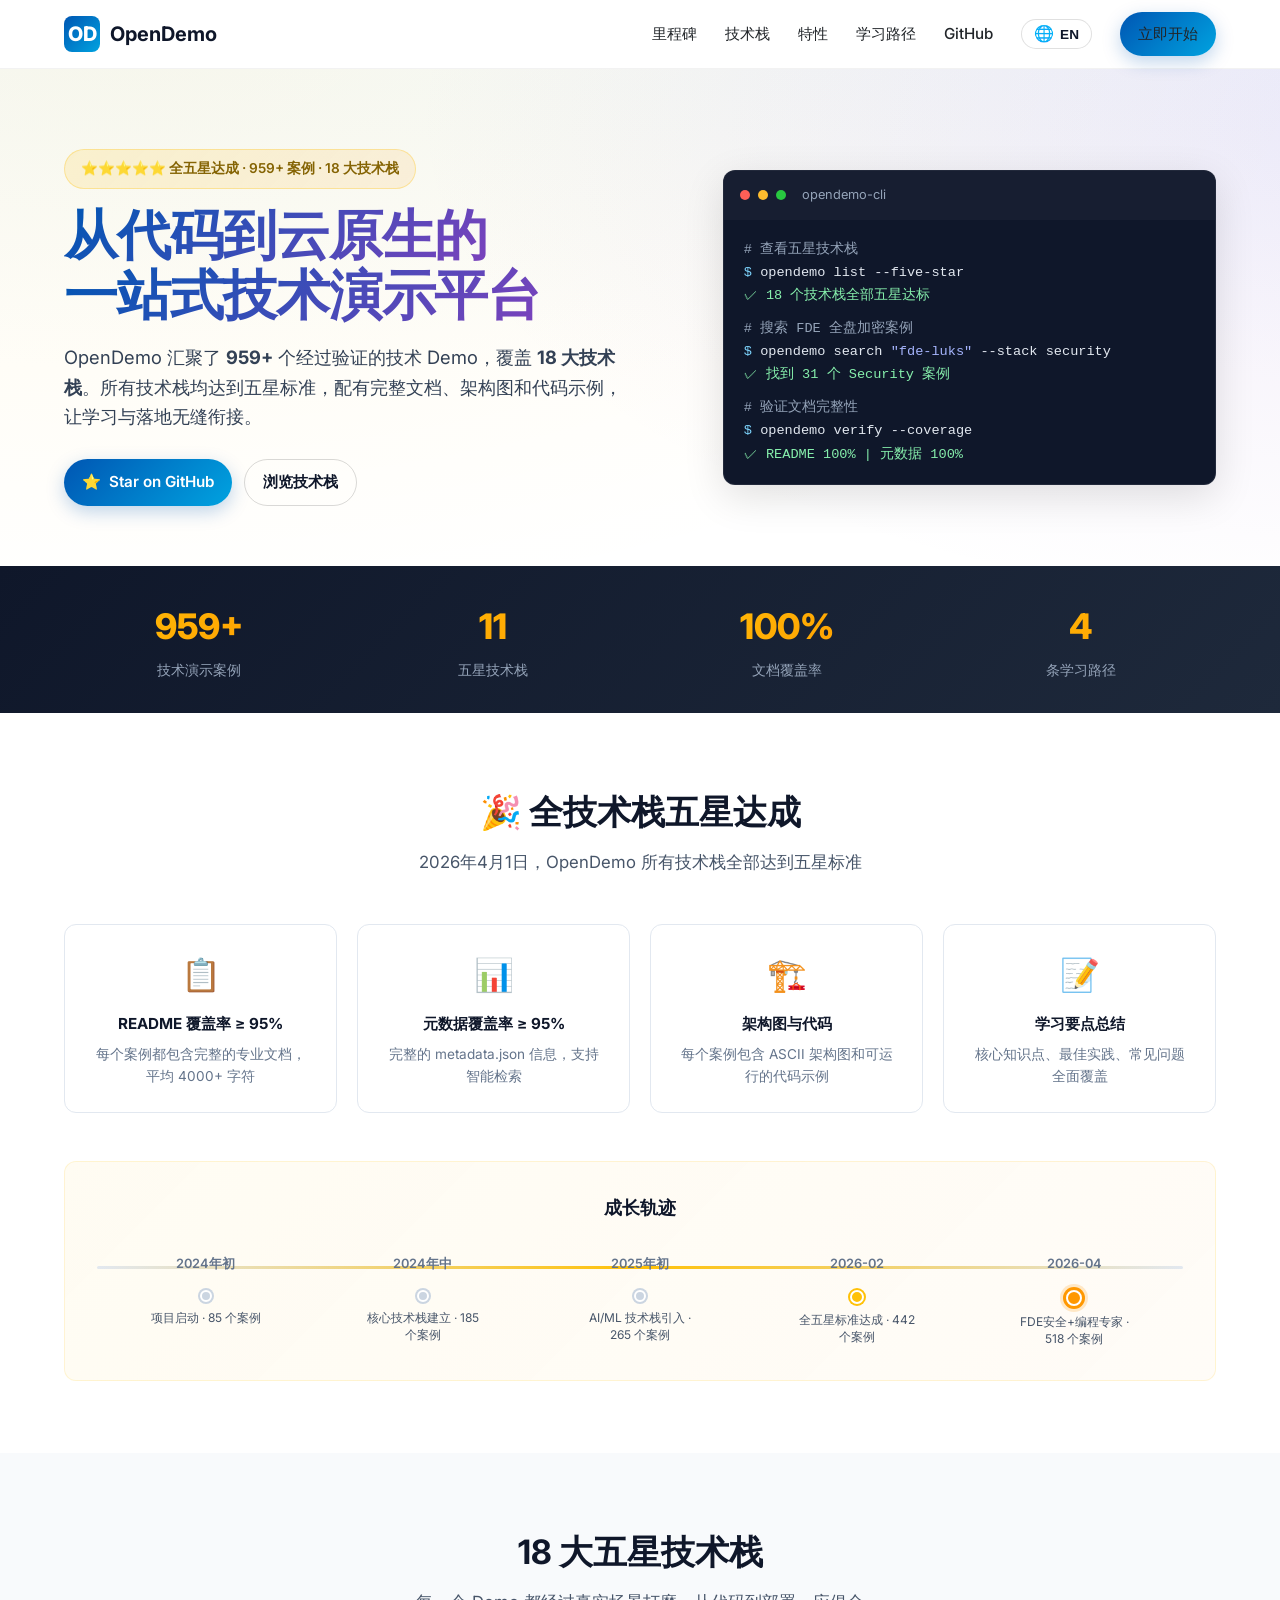
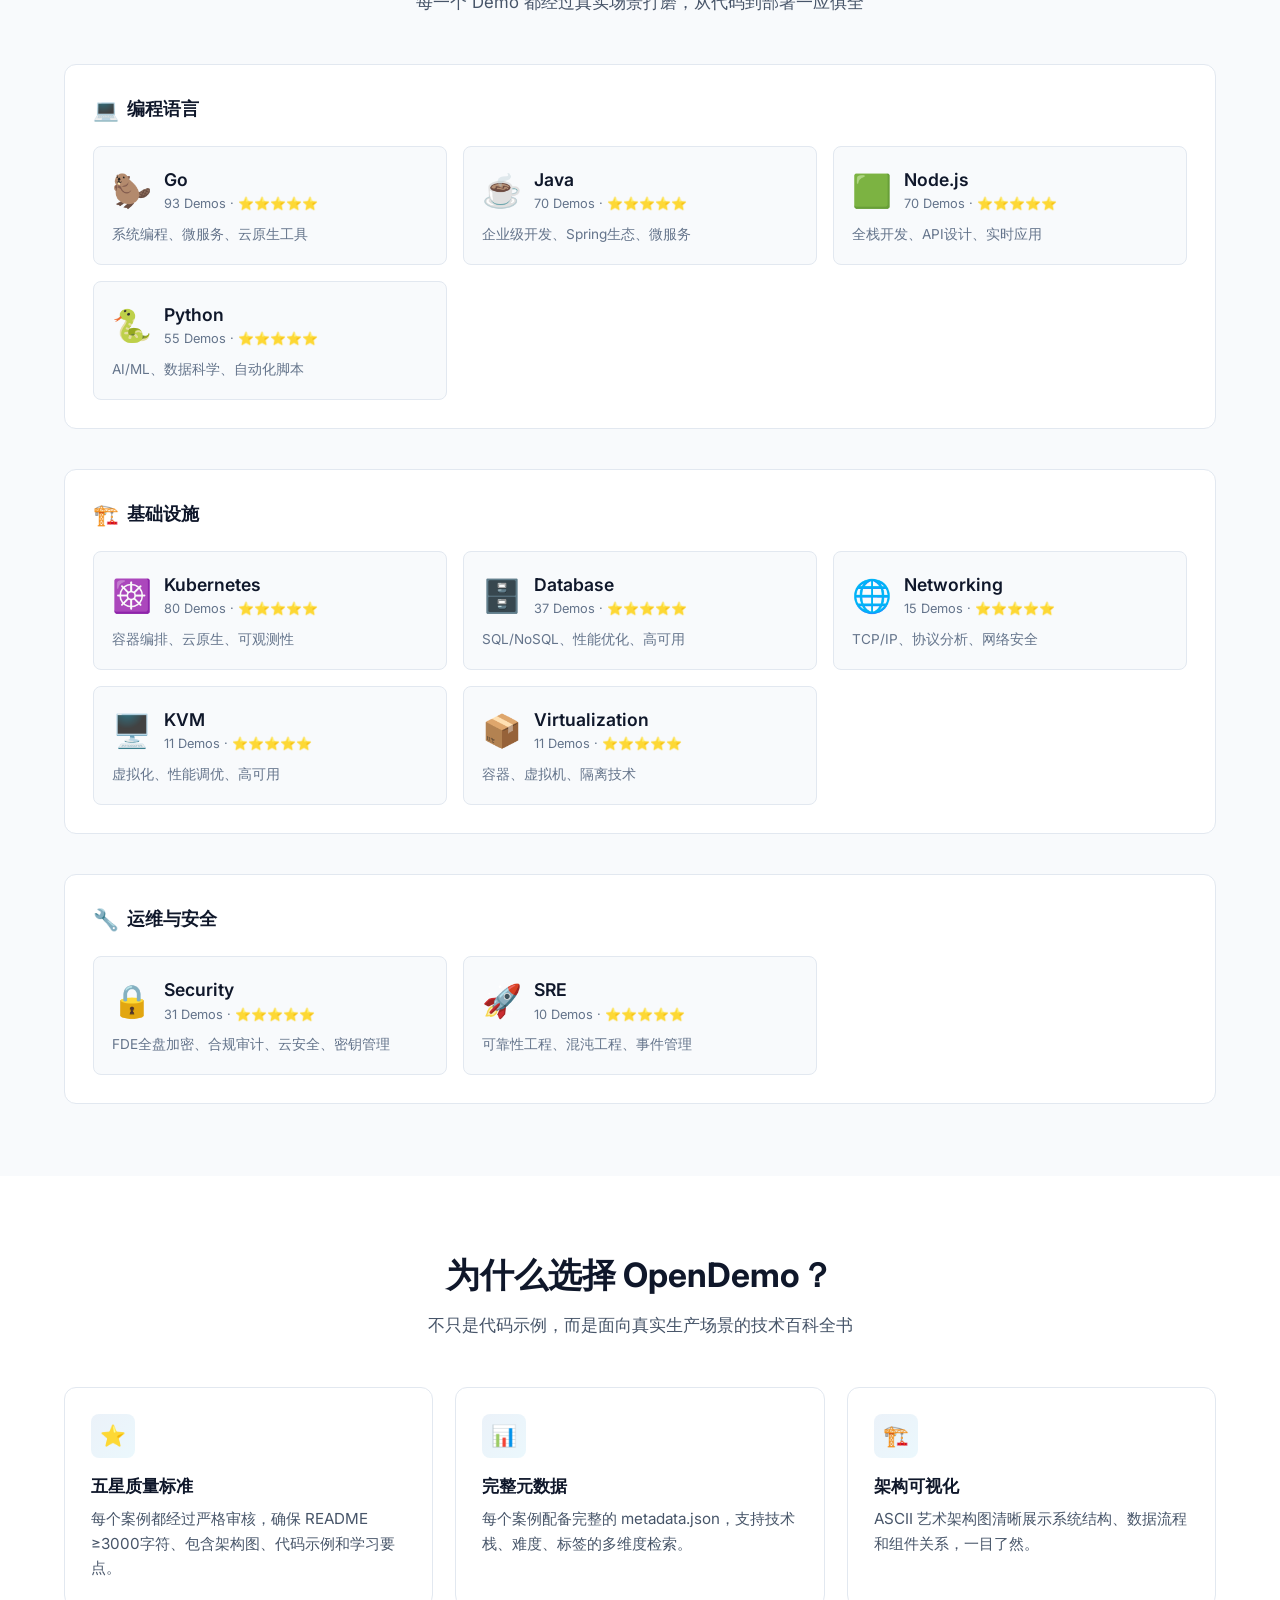
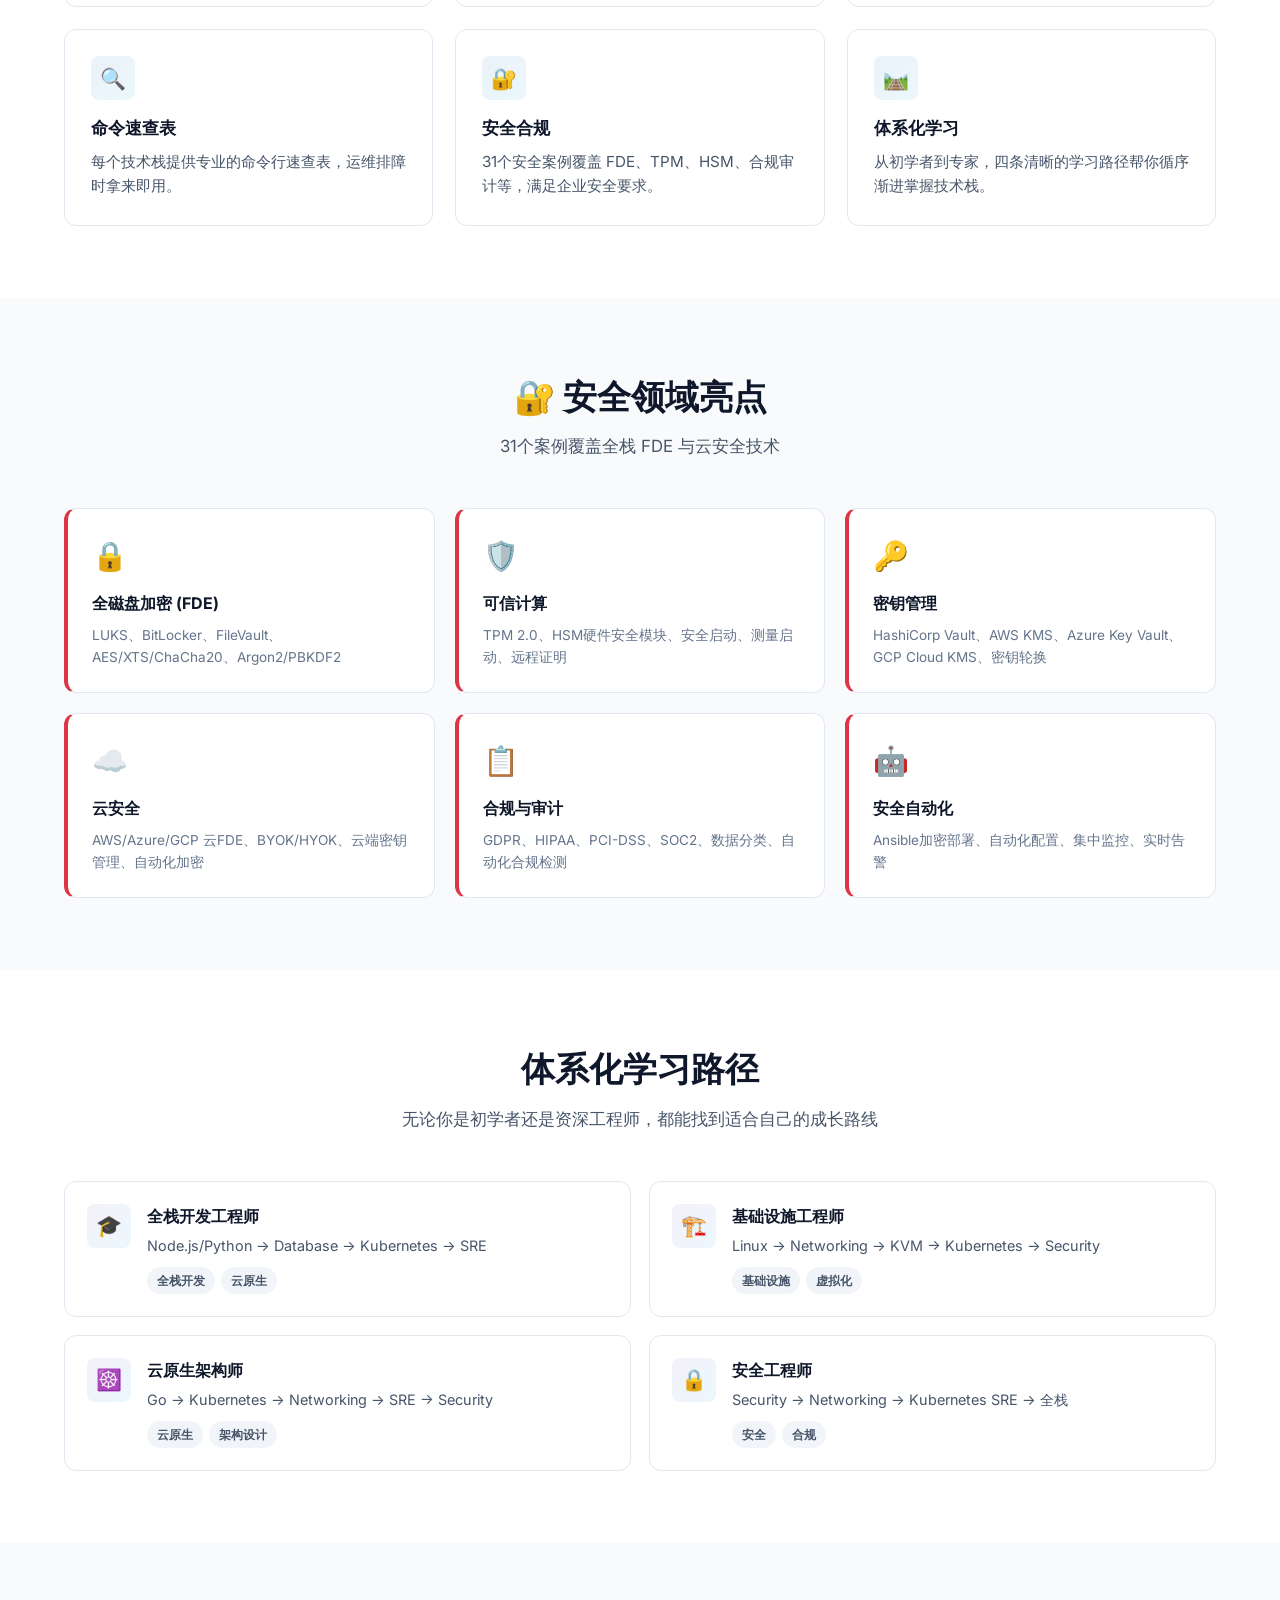
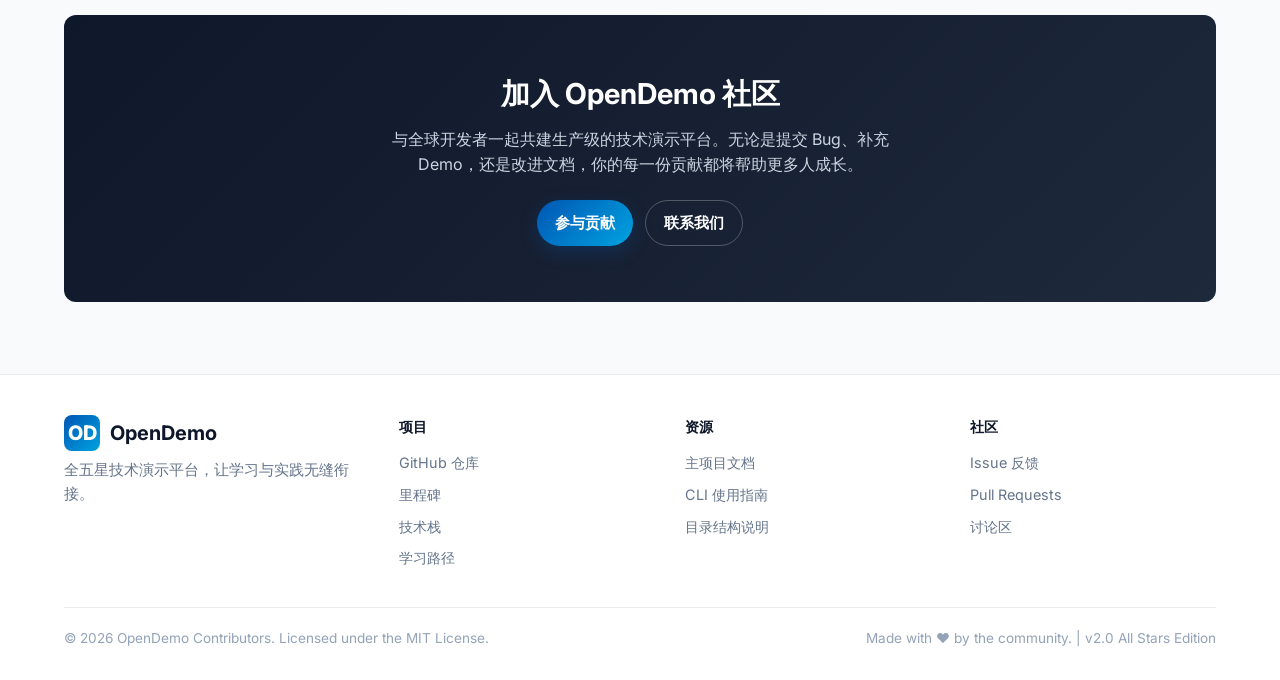
==== commit ff1d594c: "update" ====
--- a/index.html
+++ b/index.html
@@ -3,7 +3,7 @@
 <head>
   <meta charset="UTF-8">
   <meta name="viewport" content="width=device-width, initial-scale=1.0">
-  <meta name="description" content="OpenDemo - 全五星技术演示平台，覆盖 Go、Java、Node.js、Python、Kubernetes、Database、Security、SRE 等 11 大技术栈，518+ 生产级 Demo 与最佳实践。全部达成五星标准 ⭐⭐⭐⭐⭐">
+  <meta name="description" content="OpenDemo - 全五星技术演示平台，覆盖 Go、Java、Node.js、Python、Kubernetes、Database、Security、SRE 等 18 大技术栈，959+ 生产级 Demo 与最佳实践。全部达成五星标准 ⭐⭐⭐⭐⭐">
   <title>OpenDemo · 全五星技术演示平台</title>
   <link rel="preconnect" href="https://fonts.googleapis.com">
   <link rel="preconnect" href="https://fonts.gstatic.com" crossorigin>
@@ -42,14 +42,14 @@
       <div class="hero-grid">
         <div class="hero-content">
           <div class="hero-badge">
-            <span data-i18n="hero_badge">⭐⭐⭐⭐⭐ 全五星达成 · 518+ 案例 · 11 大技术栈</span>
+            <span data-i18n="hero_badge">⭐⭐⭐⭐⭐ 全五星达成 · 959+ 案例 · 18 大技术栈</span>
           </div>
           <h1>
             <span data-i18n="hero_title_line1">从代码到云原生的</span><br>
             <span data-i18n="hero_title_line2">一站式技术演示平台</span>
           </h1>
           <p class="lead" data-i18n="hero_lead">
-            OpenDemo 汇聚了 <strong>518+</strong> 个经过验证的技术 Demo，覆盖 <strong>11 大技术栈</strong>。
+            OpenDemo 汇聚了 <strong>959+</strong> 个经过验证的技术 Demo，覆盖 <strong>18 大技术栈</strong>。
             所有技术栈均达到五星标准，配有完整文档、架构图和代码示例，让学习与落地无缝衔接。
           </p>
           <div class="hero-actions">
@@ -66,7 +66,7 @@
             <div class="code-body">
               <div><span class="comment" data-i18n="code_comment_1"># 查看五星技术栈</span></div>
               <div><span class="cmd">$</span> opendemo list --five-star</div>
-              <div class="out" data-i18n="code_out_1">✓ 11 个技术栈全部五星达标</div>
+              <div class="out" data-i18n="code_out_1">✓ 18 个技术栈全部五星达标</div>
               <div style="margin-top:10px;"><span class="comment" data-i18n="code_comment_2"># 搜索 FDE 全盘加密案例</span></div>
               <div><span class="cmd">$</span> opendemo search <span class="arg">"fde-luks"</span> --stack security</div>
               <div class="out" data-i18n="code_out_2">✓ 找到 31 个 Security 案例</div>
@@ -85,7 +85,7 @@
     <div class="container">
       <div class="stats-grid">
         <div>
-          <div class="stat-number">518+</div>
+          <div class="stat-number">959+</div>
           <div class="stat-label" data-i18n="stat_demos">技术演示案例</div>
         </div>
         <div>
@@ -182,7 +182,7 @@
   <section class="section alt" id="stacks">
     <div class="container">
       <div class="section-header">
-        <h2 data-i18n="stacks_title">11 大五星技术栈</h2>
+        <h2 data-i18n="stacks_title">18 大五星技术栈</h2>
         <p data-i18n="stacks_subtitle">每一个 Demo 都经过真实场景打磨，从代码到部署一应俱全</p>
       </div>
       
@@ -526,14 +526,14 @@
         nav_features: "特性",
         nav_paths: "学习路径",
         nav_start: "立即开始",
-        hero_badge: "⭐⭐⭐⭐⭐ 全五星达成 · 518+ 案例 · 11 大技术栈",
+        hero_badge: "⭐⭐⭐⭐⭐ 全五星达成 · 959+ 案例 · 18 大技术栈",
         hero_title_line1: "从代码到云原生的",
         hero_title_line2: "一站式技术演示平台",
-        hero_lead: "OpenDemo 汇聚了 <strong>518+</strong> 个经过验证的技术 Demo，覆盖 <strong>11 大技术栈</strong>。所有技术栈均达到五星标准，配有完整文档、架构图和代码示例，让学习与落地无缝衔接。",
+        hero_lead: "OpenDemo 汇聚了 <strong>959+</strong> 个经过验证的技术 Demo，覆盖 <strong>18 大技术栈</strong>。所有技术栈均达到五星标准，配有完整文档、架构图和代码示例，让学习与落地无缝衔接。",
         btn_star: "Star on GitHub",
         btn_browse: "浏览技术栈",
         code_comment_1: "# 查看五星技术栈",
-        code_out_1: "✓ 11 个技术栈全部五星达标",
+        code_out_1: "✓ 18 个技术栈全部五星达标",
         code_comment_2: "# 搜索 FDE 全盘加密案例",
         code_out_2: "✓ 找到 31 个 Security 案例",
         code_comment_3: "# 验证文档完整性",
@@ -558,7 +558,7 @@
         timeline_3: "AI/ML 技术栈引入 · 265 个案例",
         timeline_4: "全五星标准达成 · 442 个案例",
         timeline_5: "FDE安全+编程专家 · 518 个案例",
-        stacks_title: "11 大五星技术栈",
+        stacks_title: "18 大五星技术栈",
         stacks_subtitle: "每一个 Demo 都经过真实场景打磨，从代码到部署一应俱全",
         cat_programming: "编程语言",
         cat_infrastructure: "基础设施",
@@ -651,14 +651,14 @@
         nav_features: "Features",
         nav_paths: "Paths",
         nav_start: "Get Started",
-        hero_badge: "⭐⭐⭐⭐⭐ All Stars · 518+ Demos · 11 Stacks",
+        hero_badge: "⭐⭐⭐⭐⭐ All Stars · 959+ Demos · 18 Stacks",
         hero_title_line1: "From Code to Cloud Native",
         hero_title_line2: "Your One-Stop Tech Platform",
-        hero_lead: "OpenDemo brings together <strong>518+</strong> verified demos across <strong>11 major stacks</strong>. All stacks meet 5-star standards with complete docs, architecture diagrams, and code examples.",
+        hero_lead: "OpenDemo brings together <strong>959+</strong> verified demos across <strong>18 major stacks</strong>. All stacks meet 5-star standards with complete docs, architecture diagrams, and code examples.",
         btn_star: "Star on GitHub",
         btn_browse: "Browse Stacks",
         code_comment_1: "# List 5-star stacks",
-        code_out_1: "✓ All 11 stacks are 5-star certified",
+        code_out_1: "✓ All 18 stacks are 5-star certified",
         code_comment_2: "# Search FDE encryption",
         code_out_2: "✓ Found 31 Security demos",
         code_comment_3: "# Verify doc coverage",
@@ -683,7 +683,7 @@
         timeline_3: "AI/ML Added · 265 demos",
         timeline_4: "5-Star Achieved · 442 demos",
         timeline_5: "Security + Expert · 518 demos",
-        stacks_title: "11 Five-Star Stacks",
+        stacks_title: "18 Five-Star Stacks",
         stacks_subtitle: "Production-ready demos from code to deployment",
         cat_programming: "Programming",
         cat_infrastructure: "Infrastructure",
